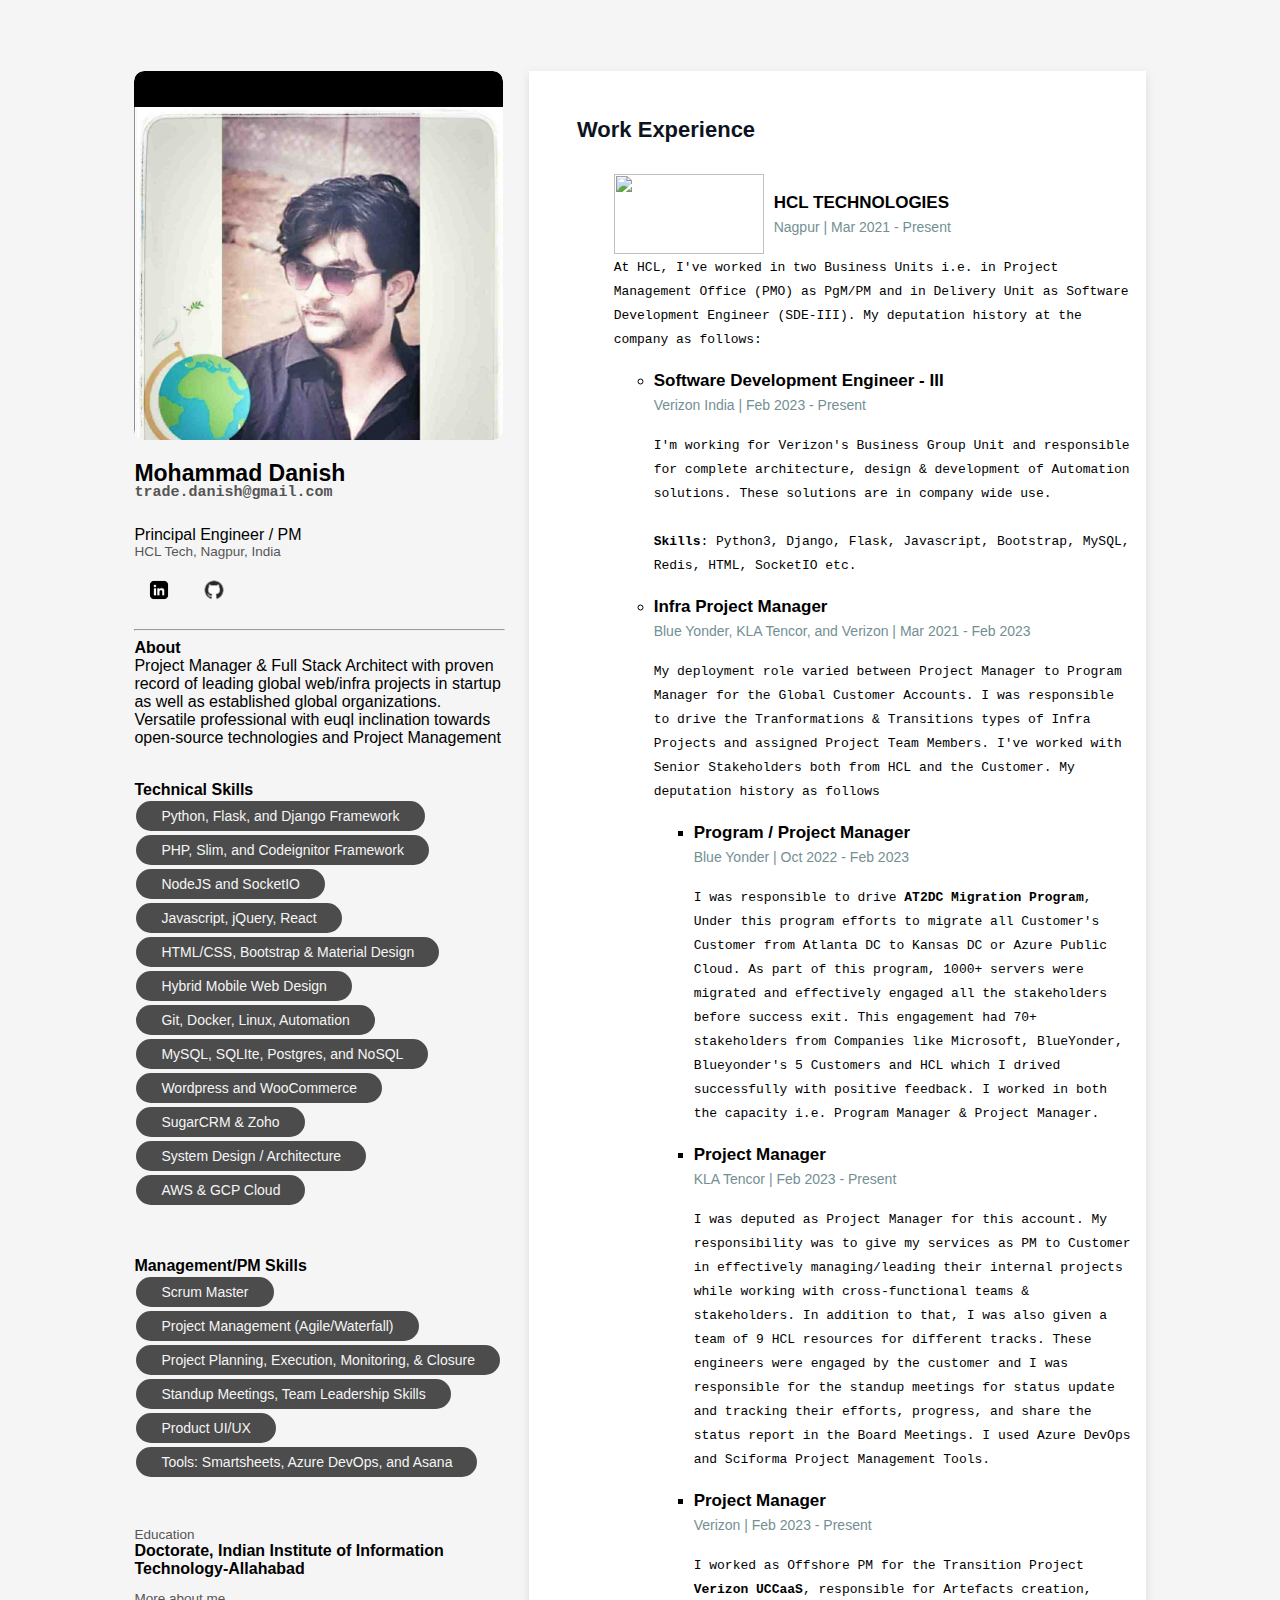
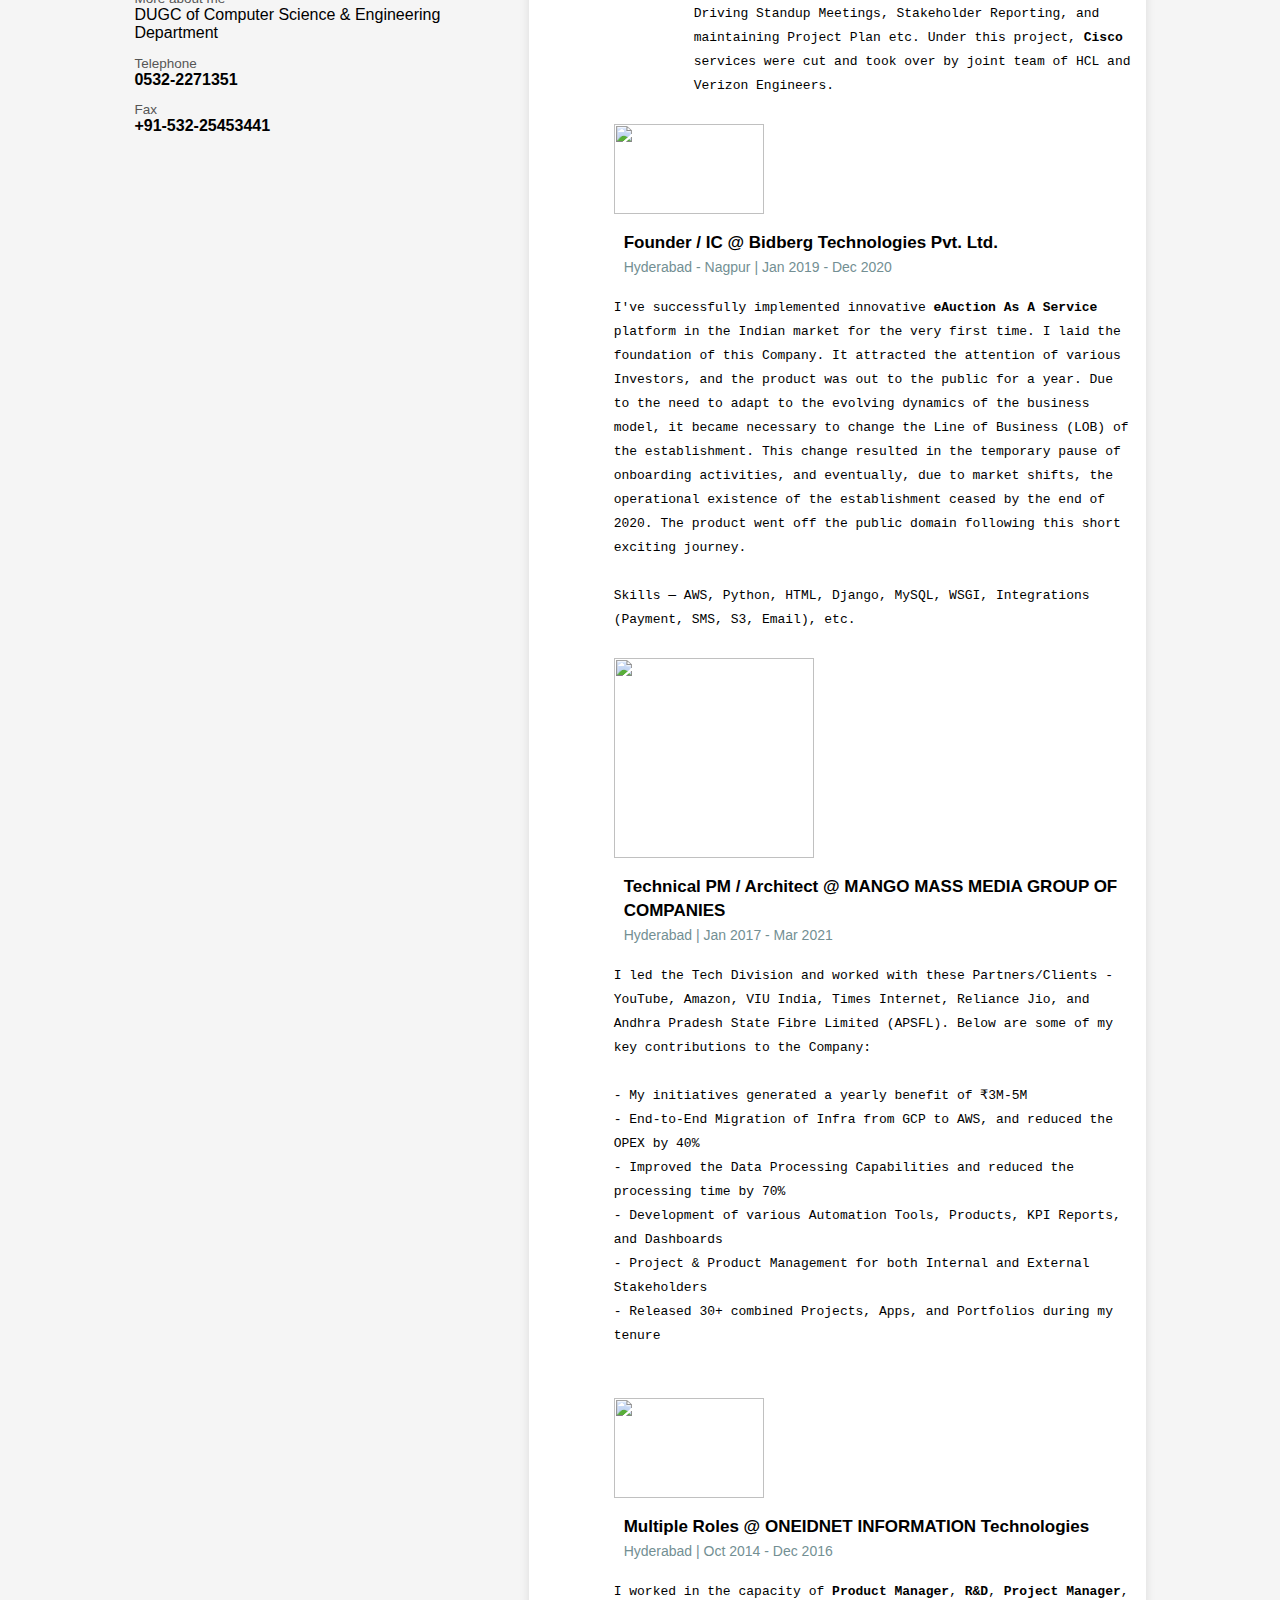
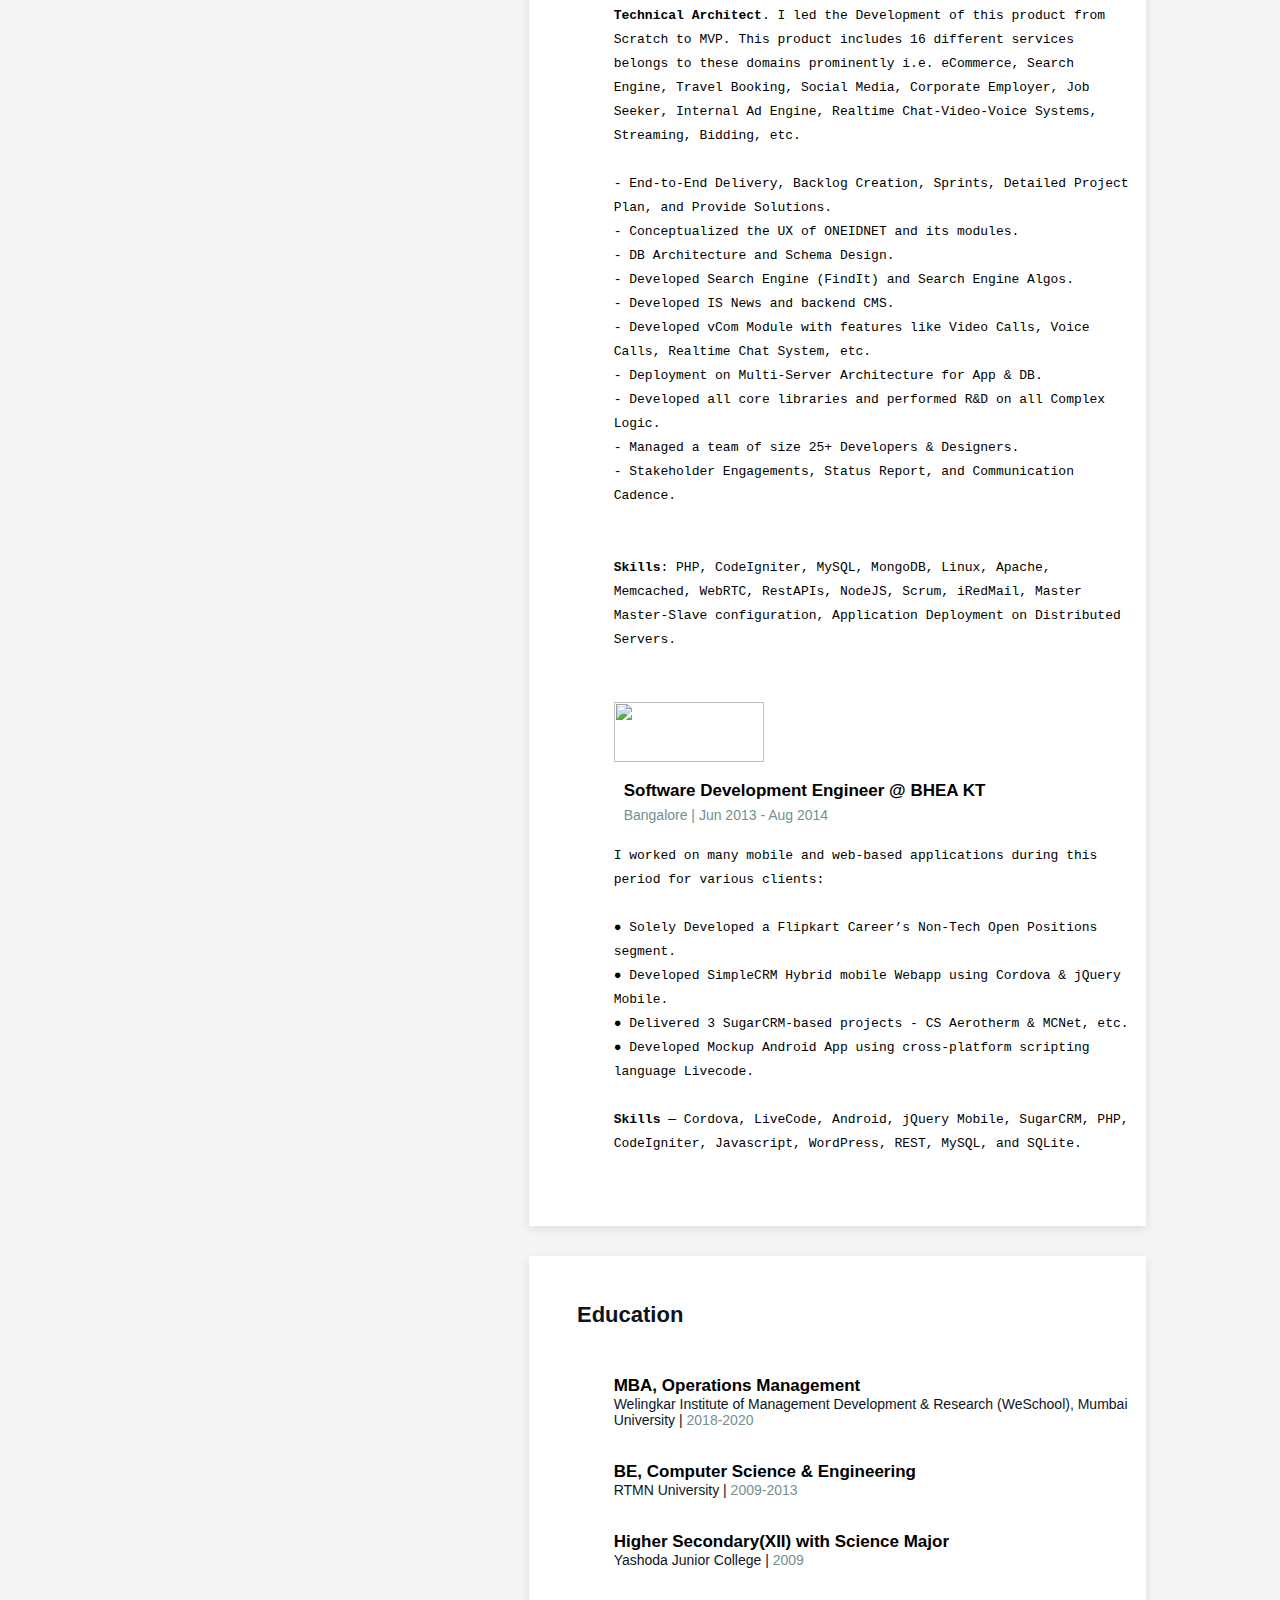
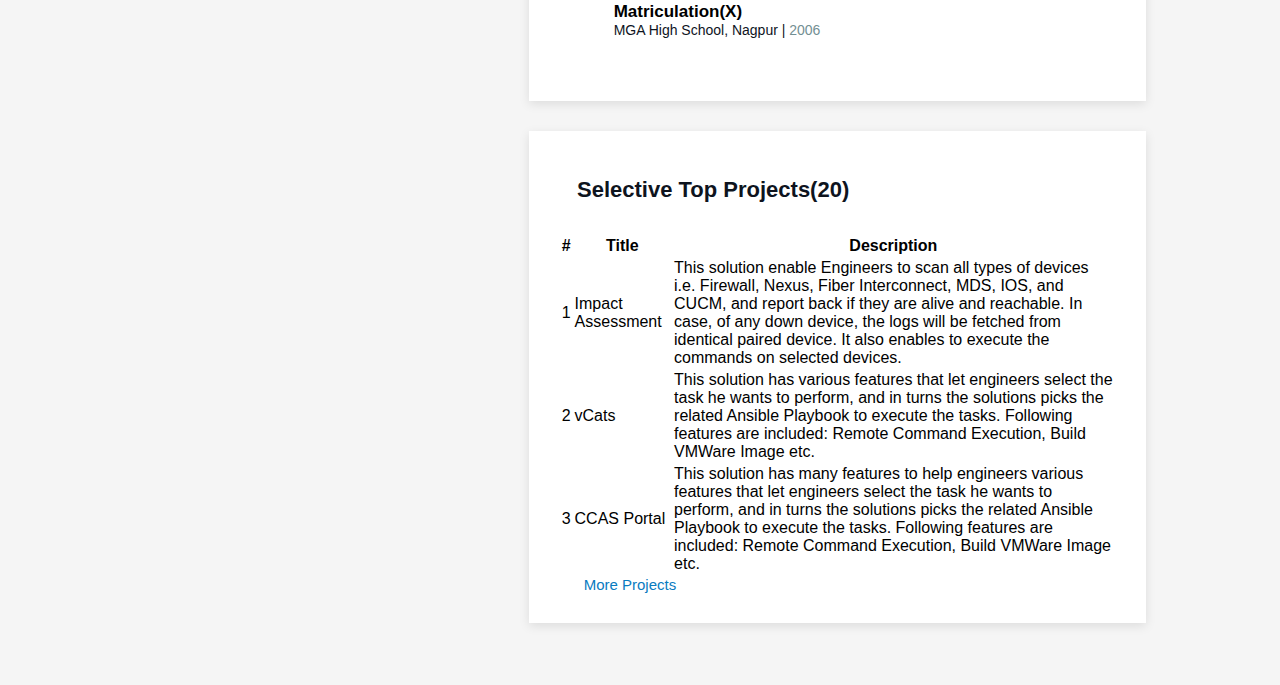
==== index.html @ 4b1fb02a "Initial Commit" ====
<html>
	<head>
		<link rel="stylesheet" href="index.css" />
	</head>
	<body>
		<div id="inner-nav"></div>
		<div id="container">
			<div id="profile">
				<div id="image">
					<img id="profile-photo" src="img/md_danish_1.jpeg" alt="Profile-Image">
					<a href="#">
						<i class="fas fa-pen stroke-transparent"></i>
					</a>
				</div>				
				<p id="name">Mohammad Danish <br>
					<span id="email">trade.danish@gmail.com</span>
				</p>
				<p id="designation">Principal Engineer / PM <br>
					<span id="college">HCL Tech, Nagpur, India</span>
				</p>
				<div id="social-links">
					<a href="https://www.linkedin.com/in/iamdanish/" target="_blank">
						<img src="img/linkedin.png" width="30px"/>
					</a>
					<a href="https://github.com/hey-danish" target="_blank">
						<img src="img/github.png" width="30px"/>
					</a>
				</div>
				<hr width="100%">
				<div id="about-me">
					<p style="display:inline;">
						<strong>About</strong>
						<br>Project Manager & Full Stack Architect with proven record of leading global web/infra projects in startup as well as established global organizations. Versatile professional with euql inclination towards open-source technologies and Project Management
					</p>
				</div>
				<br>
				<p>
					<strong>Technical Skills</strong>
					<br>
					<span class="chip">Python, Flask, and Django Framework</span>
					<span class="chip">PHP, Slim, and Codeignitor Framework</span>
					<span class="chip">NodeJS and SocketIO</span>
					<span class="chip">Javascript, jQuery, React</span>
					<span class="chip">HTML/CSS, Bootstrap & Material Design</span>
					<span class="chip">Hybrid Mobile Web Design</span>
					<span class="chip">Git, Docker, Linux, Automation</span>
					<span class="chip">MySQL, SQLIte, Postgres, and NoSQL</span>
					<span class="chip">Wordpress and WooCommerce</span>
					<span class="chip">SugarCRM & Zoho</span>				
					<span class="chip">System Design / Architecture</span>
					<span class="chip">AWS & GCP Cloud</span>															
				</p>
				<br>
				<p>
					<strong>Management/PM Skills</strong>
					<br>
					<span class="chip">Scrum Master</span>
					<span class="chip">Project Management (Agile/Waterfall)</span>
					<span class="chip">Project Planning, Execution, Monitoring, & Closure</span>
					<span class="chip">Standup Meetings, Team Leadership Skills</span>
					<span class="chip">Product UI/UX</span>
					<span class="chip">Tools: Smartsheets, Azure DevOps, and Asana</span>																		
				</p>
				<br>				
				<p id="education">Education <br>
					<strong>Doctorate, Indian Institute of Information Technology-Allahabad</strong>
				</p>
				<p id="more-about">More about me <br>
					<span>DUGC of Computer Science & Engineering Department</span>
				</p>
				<p id="telephone">Telephone <br>
					<strong>0532-2271351</strong>
				</p>
				<p id="fax">Fax <br>
					<strong>+91-532-25453441</strong>
				</p>
			</div>
			<div id="info-cards">
				<div class="card">
					<p>
						<i class="fas fa-briefcase stroke-transparent"></i>&nbsp;&nbsp;&nbsp;Work Experience
					</p>
					<ul style="line-height:1.5em;">
						<li>
							<div style="display: inline-block;width: inherit;">
								<img src="https://www.hcltech.com/themes/custom/hcltech/images/hcltech-new-logo.svg" width="150" height="80" style="float: left;">
								<p class="tags" style="float: left;margin-left: 10px;">
									<a href="https://www.hcltech.com/" target="_blank">HCL TECHNOLOGIES</a>
									<br>
									<span>
										<span>Nagpur | Mar 2021 - Present</span>
									</span>
								</p>
							</div>
							<code style="margin-top:1%;">At HCL, I've worked in two Business Units i.e. in Project Management Office (PMO) as PgM/PM and in Delivery Unit as Software Development Engineer (SDE-III). My deputation history at the company as follows:</code>
							<ul>
								<li>
									<p class="tags">Software Development Engineer - III <br>
										<span>
											<span>Verizon India | Feb 2023 - Present</span>
										</span>
									</p>
									<code>I'm working for Verizon's Business Group Unit and responsible for complete architecture, design & development of Automation solutions. These solutions are in company wide use. <br>
										<br>
										<b>Skills</b>: Python3, Django, Flask, Javascript, Bootstrap, MySQL, Redis, HTML, SocketIO etc. </code>
								</li>
								<li>
									<p class="tags">Infra Project Manager <br>
										<span>
											<span>Blue Yonder, KLA Tencor, and Verizon | Mar 2021 - Feb 2023</span>
										</span>
									</p>
									<code>My deployment role varied between Project Manager to Program Manager for the Global Customer Accounts. I was responsible to drive the Tranformations & Transitions types of Infra Projects and assigned Project Team Members. I've worked with Senior Stakeholders both from HCL and the Customer. My deputation history as follows</code>
									<ul>
										<li>
											<p class="tags">Program / Project Manager <br>
												<span>
													<span>Blue Yonder | Oct 2022 - Feb 2023</span>
												</span>
											</p>
											<code>I was responsible to drive <b>AT2DC Migration Program</b>, Under this program efforts to migrate all Customer's Customer from Atlanta DC to Kansas DC or Azure Public Cloud. As part of this program, 1000+ servers were migrated and effectively engaged all the stakeholders before success exit. This engagement had 70+ stakeholders from Companies like Microsoft, BlueYonder, Blueyonder's 5 Customers and HCL which I drived successfully with positive feedback. I worked in both the capacity i.e. Program Manager & Project Manager. </code>
										</li>
										<li>
											<p class="tags">Project Manager <br>
												<span>
													<span>KLA Tencor | Feb 2023 - Present</span>
												</span>
											</p>
											<code> I was deputed as Project Manager for this account. My responsibility was to give my services as PM to Customer in effectively managing/leading their internal projects while working with cross-functional teams & stakeholders. In addition to that, I was also given a team of 9 HCL resources for different tracks. These engineers were engaged by the customer and I was responsible for the standup meetings for status update and tracking their efforts, progress, and share the status report in the Board Meetings. I used Azure DevOps and Sciforma Project Management Tools. <br>
											</code>
										</li>
										<li>
											<p class="tags">Project Manager <br>
												<span>
													<span>Verizon | Feb 2023 - Present</span>
												</span>
											</p>
											<code> I worked as Offshore PM for the Transition Project <b>Verizon UCCaaS</b>, responsible for Artefacts creation, Driving Standup Meetings, Stakeholder Reporting, and maintaining Project Plan etc. Under this project, <b>Cisco</b> services were cut and took over by joint team of HCL and Verizon Engineers. </code>
										</li>
									</ul>
								</li>
							</ul>
						</li>
						<li style="margin-top:5%;">
							<div style="display: inline-block;width: inherit;">
								<img src="https://www.bidberg.com/assets/img/bidberg_logo_103_52_dark.png" width="150" height="90" style="float: left;">
								<p class="tags" style="float: left;margin-left: 10px;">
									<a href="https://www.bidberg.com/" target="_blank">Founder / IC @ Bidberg Technologies Pvt. Ltd.</a>
									<br>
									<span>
										<span>Hyderabad - Nagpur | Jan 2019 - Dec 2020</span>
									</span>
								</p>
							</div>
							<code style="margin-top:1%;">I've successfully implemented innovative <a href="https://vimeo.com/772797009" target="_blank">
									<b>eAuction As A Service</b>
								</a> platform in the Indian market for the very first time. I laid the foundation of this Company. It attracted the attention of various Investors, and the product was out to the public for a year. Due to the need to adapt to the evolving dynamics of the business model, it became necessary to change the Line of Business (LOB) of the establishment. This change resulted in the temporary pause of onboarding activities, and eventually, due to market shifts, the operational existence of the establishment ceased by the end of 2020. The product went off the public domain following this short exciting journey. <br>
								<br> Skills ― AWS, Python, HTML, Django, MySQL, WSGI, Integrations (Payment, SMS, S3, Email), etc. <br>
							</code>
						</li>
						<li style="margin-top:5%;">
							<div style="display: inline-block;width: inherit;">
								<img src="https://mangomassmedia.com/wp-content/uploads/2021/07/250px-X-90px.png" width="200" style="float: left;">
								<p class="tags" style="float: left;margin-left: 10px;">
									<a href="https://www.whackedout.in/" target="_blank">Technical PM / Architect @ MANGO MASS MEDIA GROUP OF COMPANIES</a>
									<br>
									<span>
										<span>Hyderabad | Jan 2017 - Mar 2021</span>
									</span>
								</p>
							</div>
							<code style="margin-top:1%; "> I led the Tech Division and worked with these Partners/Clients - YouTube, Amazon, VIU India, Times Internet, Reliance Jio, and Andhra Pradesh State Fibre Limited (APSFL). Below are some of my key contributions to the Company: <br>
								<br> - My initiatives generated a yearly benefit of ₹3M-5M <br> - End-to-End Migration of Infra from GCP to AWS, and reduced the OPEX by 40% <br> - Improved the Data Processing Capabilities and reduced the processing time by 70% <br> - Development of various Automation Tools, Products, KPI Reports, and Dashboards <br> - Project & Product Management for both Internal and External Stakeholders <br> - Released 30+ combined Projects, Apps, and Portfolios during my tenure <br>
								<br>
							</code>
						</li>
						<li style="margin-top:5%;">
							<div style="display: inline-block;width: inherit;">
								<img src="https://oneidnet.com/newassets/images/logo.png" width="150" height="100" style="float: left;">
								<p class="tags" style="float: left;margin-left: 10px;">
									<a href="https://oneidnet.com/" target="_blank">Multiple Roles @ ONEIDNET INFORMATION Technologies</a>
									<br>
									<span>
										<span>Hyderabad | Oct 2014 - Dec 2016</span>
									</span>
								</p>
							</div>
							<code style="margin-top:1%;">I worked in the capacity of <b>Product Manager</b>, <b>R&D</b>, <b>Project Manager</b>, <b>Technical Architect</b>. I led the Development of this product from Scratch to MVP. This product includes 16 different services belongs to these domains prominently i.e. eCommerce, Search Engine, Travel Booking, Social Media, Corporate Employer, Job Seeker, Internal Ad Engine, Realtime Chat-Video-Voice Systems, Streaming, Bidding, etc. <br>
								<br> - End-to-End Delivery, Backlog Creation, Sprints, Detailed Project Plan, and Provide Solutions. <br> - Conceptualized the UX of ONEIDNET and its modules. <br> - DB Architecture and Schema Design. <br> - Developed Search Engine (FindIt) and Search Engine Algos. <br> - Developed IS News and backend CMS. <br> - Developed vCom Module with features like Video Calls, Voice Calls, Realtime Chat System, etc. <br> - Deployment on Multi-Server Architecture for App & DB. <br> - Developed all core libraries and performed R&D on all Complex Logic. <br> - Managed a team of size 25+ Developers & Designers. <br> - Stakeholder Engagements, Status Report, and Communication Cadence. <br>
								<br>
								<br>
								<b>Skills</b>: PHP, CodeIgniter, MySQL, MongoDB, Linux, Apache, Memcached, WebRTC, RestAPIs, NodeJS, Scrum, iRedMail, Master Master-Slave configuration, Application Deployment on Distributed Servers. <br>
								<br>
							</code>
						</li>
						<li style="margin-top:5%;">
							<div style="display: inline-block;width: inherit;">
								<img src="https://i1.wp.com/www.bhea.com/wp-content/uploads/2019/07/bhea_logo.png" width="150" height="60" style="float: left;">
								<p class="tags" style="float: left;margin-left: 10px;">
									<a href="https://www.bhea.com/" target="_blank">Software Development Engineer @ BHEA KT</a>
									<br>
									<span>
										<span>Bangalore | Jun 2013 - Aug 2014</span>
									</span>
								</p>
							</div>
							<code style="margin-top:1%;"> I worked on many mobile and web-based applications during this period for various clients: <br>
								<br> ● Solely Developed a Flipkart Career’s Non-Tech Open Positions segment. <br> ● Developed SimpleCRM Hybrid mobile Webapp using Cordova & jQuery Mobile. <br> ● Delivered 3 SugarCRM-based projects - CS Aerotherm & MCNet, etc. <br> ● Developed Mockup Android App using cross-platform scripting language Livecode. <br>
								<br>
								<b>Skills</b> ― Cordova, LiveCode, Android, jQuery Mobile, SugarCRM, PHP, CodeIgniter, Javascript, WordPress, REST, MySQL, and SQLite. <br>
								<br>
							</code>
						</li>
					</ul>
				</div>
				<div class="card">
					<p>
						<i class="fas fa-briefcase stroke-transparent"></i>&nbsp;&nbsp;&nbsp;Education
					</p>
					<ul>
						<li>
							<p class="tags">MBA, Operations Management <br>
								<span>Welingkar Institute of Management Development & Research (WeSchool), Mumbai University | <span>2018-2020</span>
								</span>
							</p>
							<a class="edit" href="#">
								<i class="fas fa-pen stroke-transparent-blue"></i>
							</a>
						</li>
						<li>
							<p class="tags">BE, Computer Science & Engineering <br>
								<span>RTMN University | <span>2009-2013</span>
								</span>
							</p>
							<a class="edit" href="#">
								<i class="fas fa-pen stroke-transparent-blue"></i>
							</a>
						</li>
						<li>
							<p class="tags">Higher Secondary(XII) with Science Major <br>
								<span>Yashoda Junior College | <span>2009</span>
								</span>
							</p>
							<a class="edit" href="#">
								<i class="fas fa-pen stroke-transparent-blue"></i>
							</a>
						</li>
						<li>
							<p class="tags">Matriculation(X) <br>
								<span>MGA High School, Nagpur | <span>2006</span>
								</span>
							</p>
							<a class="edit" href="#">
								<i class="fas fa-pen stroke-transparent-blue"></i>
							</a>
						</li>
					</ul>
				</div>
				<div class="card">
					<p>
						<i class="fas fa-graduation-cap stroke-transparent"></i>&nbsp;&nbsp;&nbsp;Selective Top Projects(20)
					</p>
					<table>
					  <tr>
					    <th>#</th>
					    <th>Title</th>
					    <th>Description</th>
					  </tr>
					  <tr>
					    <td>1</td>
					    <td>Impact Assessment</td>
					    <td>This solution enable Engineers to scan all types of devices i.e. Firewall, Nexus, Fiber Interconnect, MDS, IOS, and CUCM, and report back if they are alive and reachable. In case, of any down device, the logs will be fetched from identical paired device. It also enables to execute the commands on selected devices.</td>
					  </tr>
					  <tr>
					    <td>2</td>
					    <td>vCats</td>
					    <td>This solution has various features that let engineers select the task he wants to perform, and in turns the solutions picks the related Ansible Playbook to execute the tasks. Following features are included: Remote Command Execution, Build VMWare Image etc.</td>
					  </tr>
					  <tr>
					    <td>3</td>
					    <td>CCAS Portal</td>
					    <td>This solution has many features to help engineers various features that let engineers select the task he wants to perform, and in turns the solutions picks the related Ansible Playbook to execute the tasks. Following features are included: Remote Command Execution, Build VMWare Image etc.</td>
					  </tr>					  
					</table>							
						
					<a href="https://bit.ly/2BiPbG5" target="_blank">More Projects</a>
				</div>
			</div>
		</div>
	</body>
</html>
---- index.css ----
html{
    font-family: 'Open Sans',sans-serif;
    background: whitesmoke;
}
a{
    text-decoration: none;
    color: black;
}
hr{
    background: grey;
}
#container{
    position: relative;
    display: flex;
}
#profile{
    flex: 15%;
    display: block;
    position: relative;
    margin: 5% 2% 0 10%;
    width: 100%;
    height: 100%;
}
#info-cards{
    flex: 55%;
    display: block;
    margin-top: 5%;
    margin-right: 10%;
    width: 100%;
    height: 100%;
}
#image{
    position: relative;
    overflow: hidden;
}
#image,#profile-photo{
    position: relative;
    width: 369px;
    height: 369px;
    border-radius: 10px;
}
#image > a{
    position: absolute;
    top:0;
    left:0;
    background: rgba(0,0,0,0.5) !important;
    height: 100%;
    width: 100%;
    display: none;
}
#image > a > i{
    -webkit-text-stroke: 1px #ffffffdd;
    padding: 40%;
}
#image:hover a{
    display: block;
}
#name{
    font-size: 23px !important;
    line-height: 20px !important;
}
#about,.card > ul > li{
    padding: 0 0 0 15px;
    position: relative;
    display: inline-block;
    width: 100%;
}
#about{
    font-size: 20px !important;
    padding: 0 !important;
}
#name, #about > p{
    font-weight: bolder;
    font-family: 'Open Sans', sans-serif;
}
#email{
    font-size: 15px !important;
    font-weight: bold !important;
    font-family: 'Cutive Mono',monospace;
}
#college,#email,#year-graduation,#education,#more-about,#telephone,#fax{
    color: #555;
    font-size: 13.5px;
}
strong,span{
    color: black;
    font-size: 16px;
}
#social-links,#about{
    display: inline-block;
}
#social-links{
    margin-bottom: 12px;
}
#social-links a{
    margin: 0 10px;
}
.edit-intro{
    display: block;
    color:#097bbf;
    font-family: 'Nunito', sans-serif;
}
.fab{
    font-size: 1.1em;
}
.fab,.fas{
    color: whitesmoke;
}
#about > a{
    top: 4px;
    right: 8px;
}
.edit{
    top: 19px;
    right: 10px;
}
#about > a, .edit{
    position: absolute;
    font-size: 15px !important;
}
.stroke-transparent {
 -webkit-text-stroke: 1px #000;
 -webkit-text-fill-color: transparent;
}
.blue{
    color: #097bbf !important;
    font-size: 13px;
}
.stroke-transparent-blue {
 -webkit-text-stroke: 1px #097bbf;
 -webkit-text-fill-color: transparent;
}
.card{
    box-shadow: 0 3px 10px 0 rgba(0,0,0,.1);
    overflow-x: hidden;
    margin-bottom: 30px;
    padding: 15px 30px 30px 30px;
    background-color: #fff;
}
.card > p{
    color: #0e141e;
    font-weight: bolder;
    font-size: 22px;
    line-height: 2;
}
.card > p > i{
    font-size: 18px;
}
.card > a{
    font-weight: 400;
    font-size: 15px;
    margin: 0;
    margin-left: 25px;
    padding: 0;
    border: 0;
    height: auto;
    background: transparent;
    color: #097bbf;
    outline: none;
    cursor: pointer;
}
.card > ul{
    list-style-type: none;
}
.tags{
    font-size: 17px;
    font-weight: bolder;
}
.tags ~ a{
    display: none !important;
}
.tags span{
    font-size: 14px;
    font-weight: normal;
    color: #0e141e;
}
.tags span span{
    color: #738f93;
}
@media screen and (max-width:1090px){
    #profile{
        margin-left: 5%;
    }
}
@media screen and (max-width:850px){
    #container{
        display: block;
    }
    #profile{
        width: 90%;
    }
    .card{
        margin: 0 5%;
        margin-bottom: 30px;
    }
}

.chip {
    display: inline-block;
    padding: 0 25px;
    height: 30px;
    font-size: 14px;
    line-height: 30px;
    border-radius: 25px;
    background-color: #000000b0;
    margin: 2px;
    color: whitesmoke;    
}
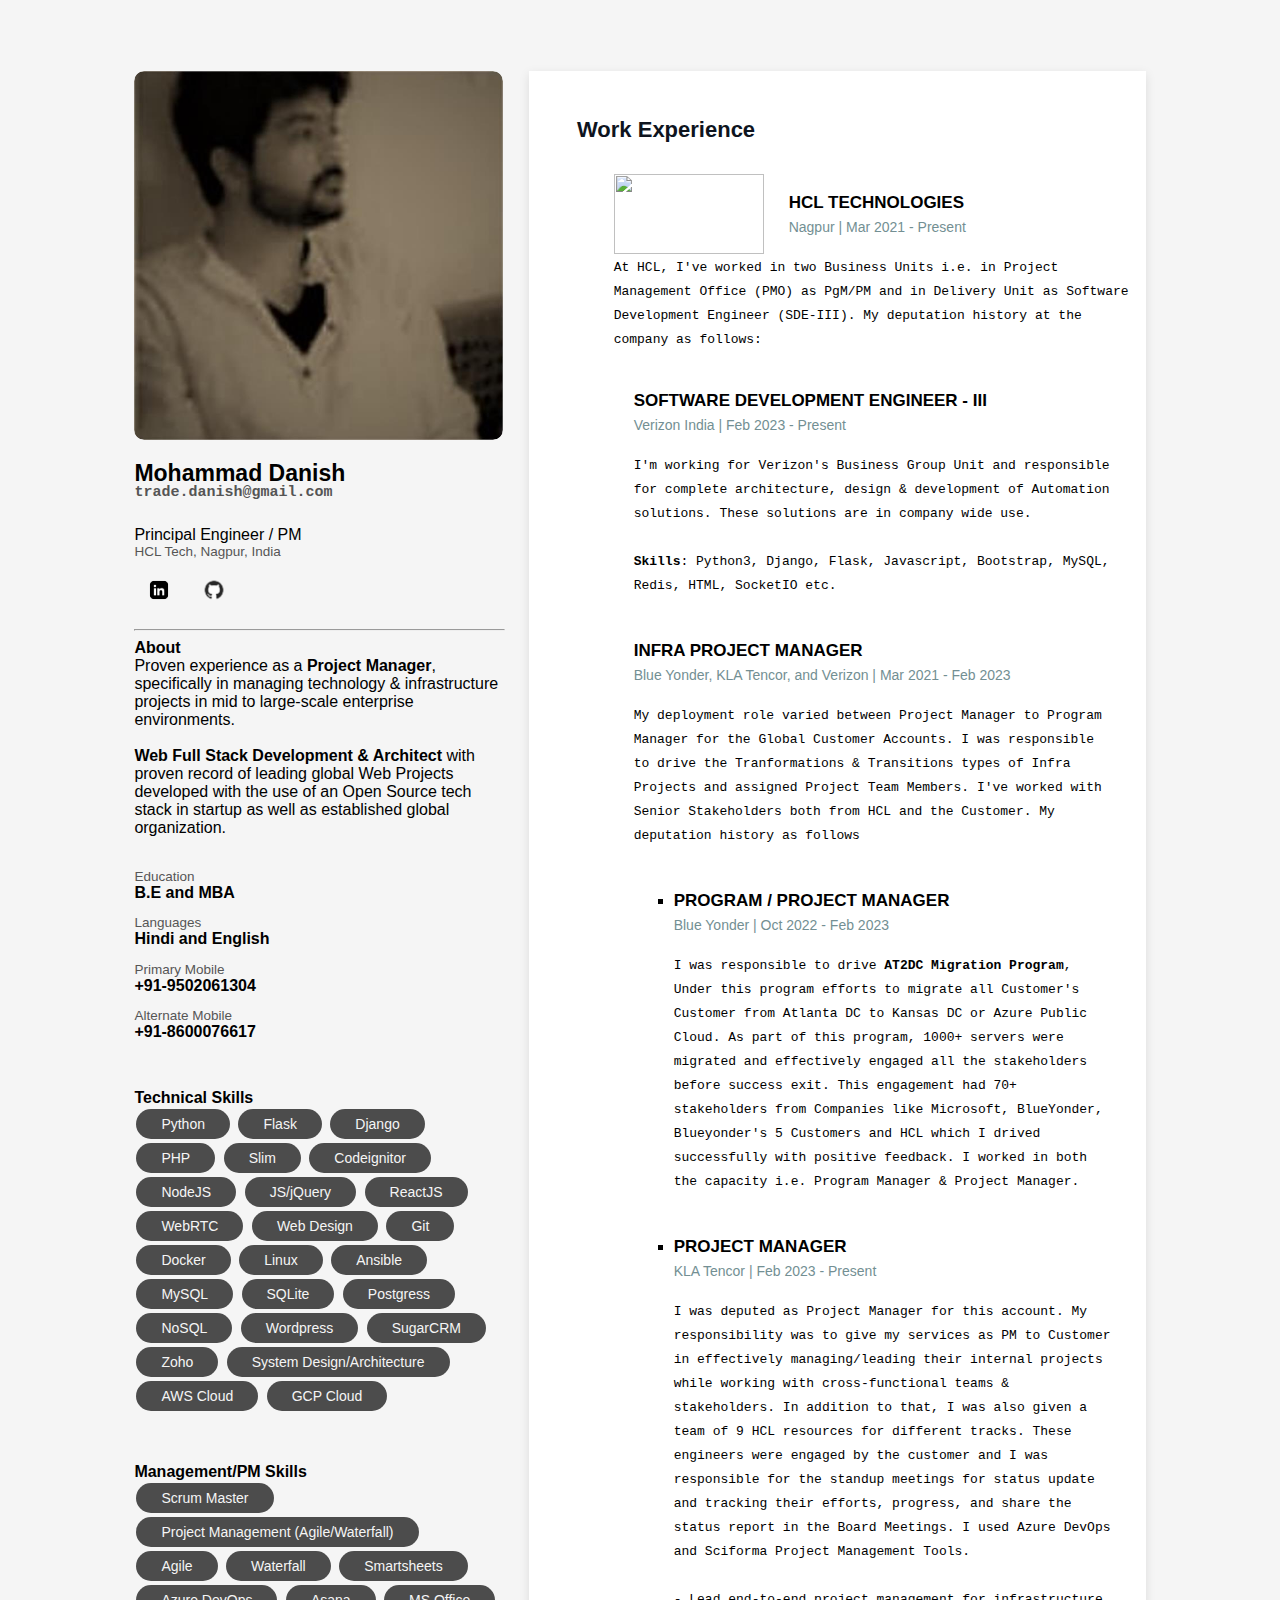
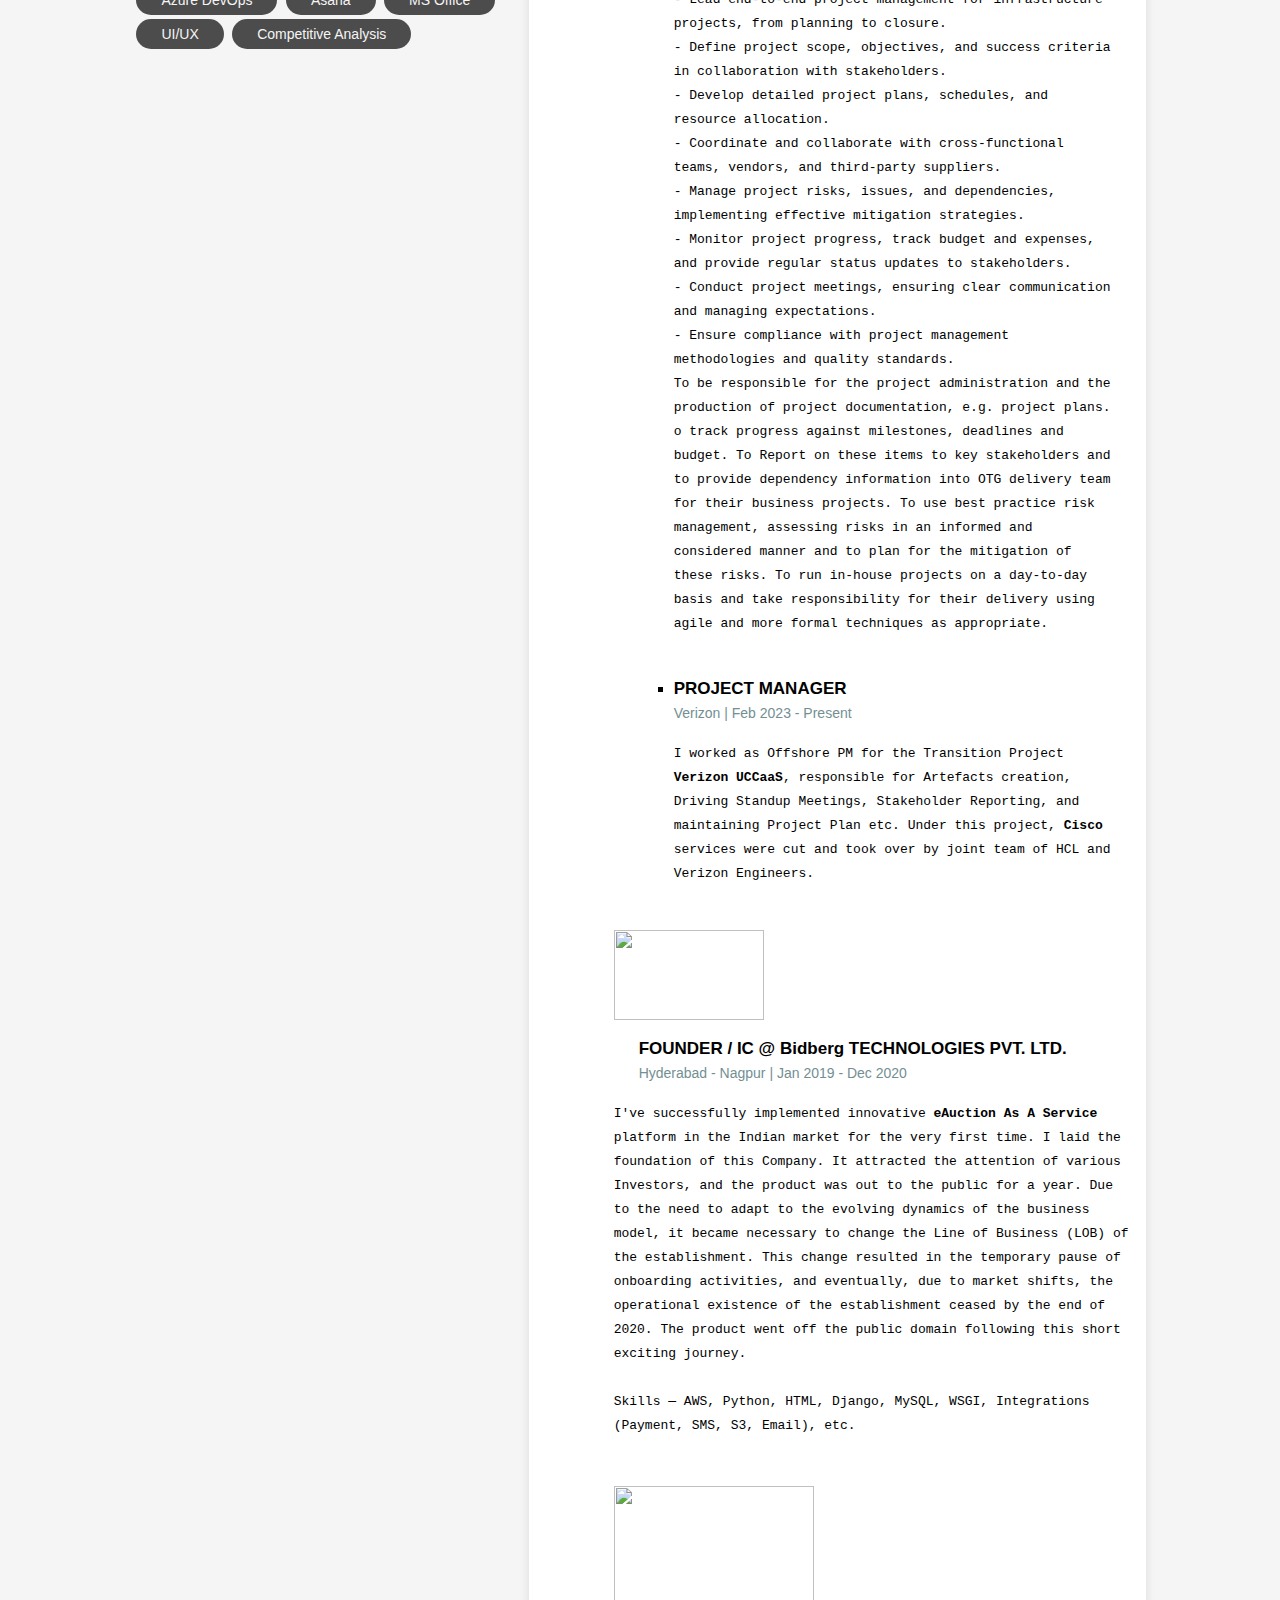
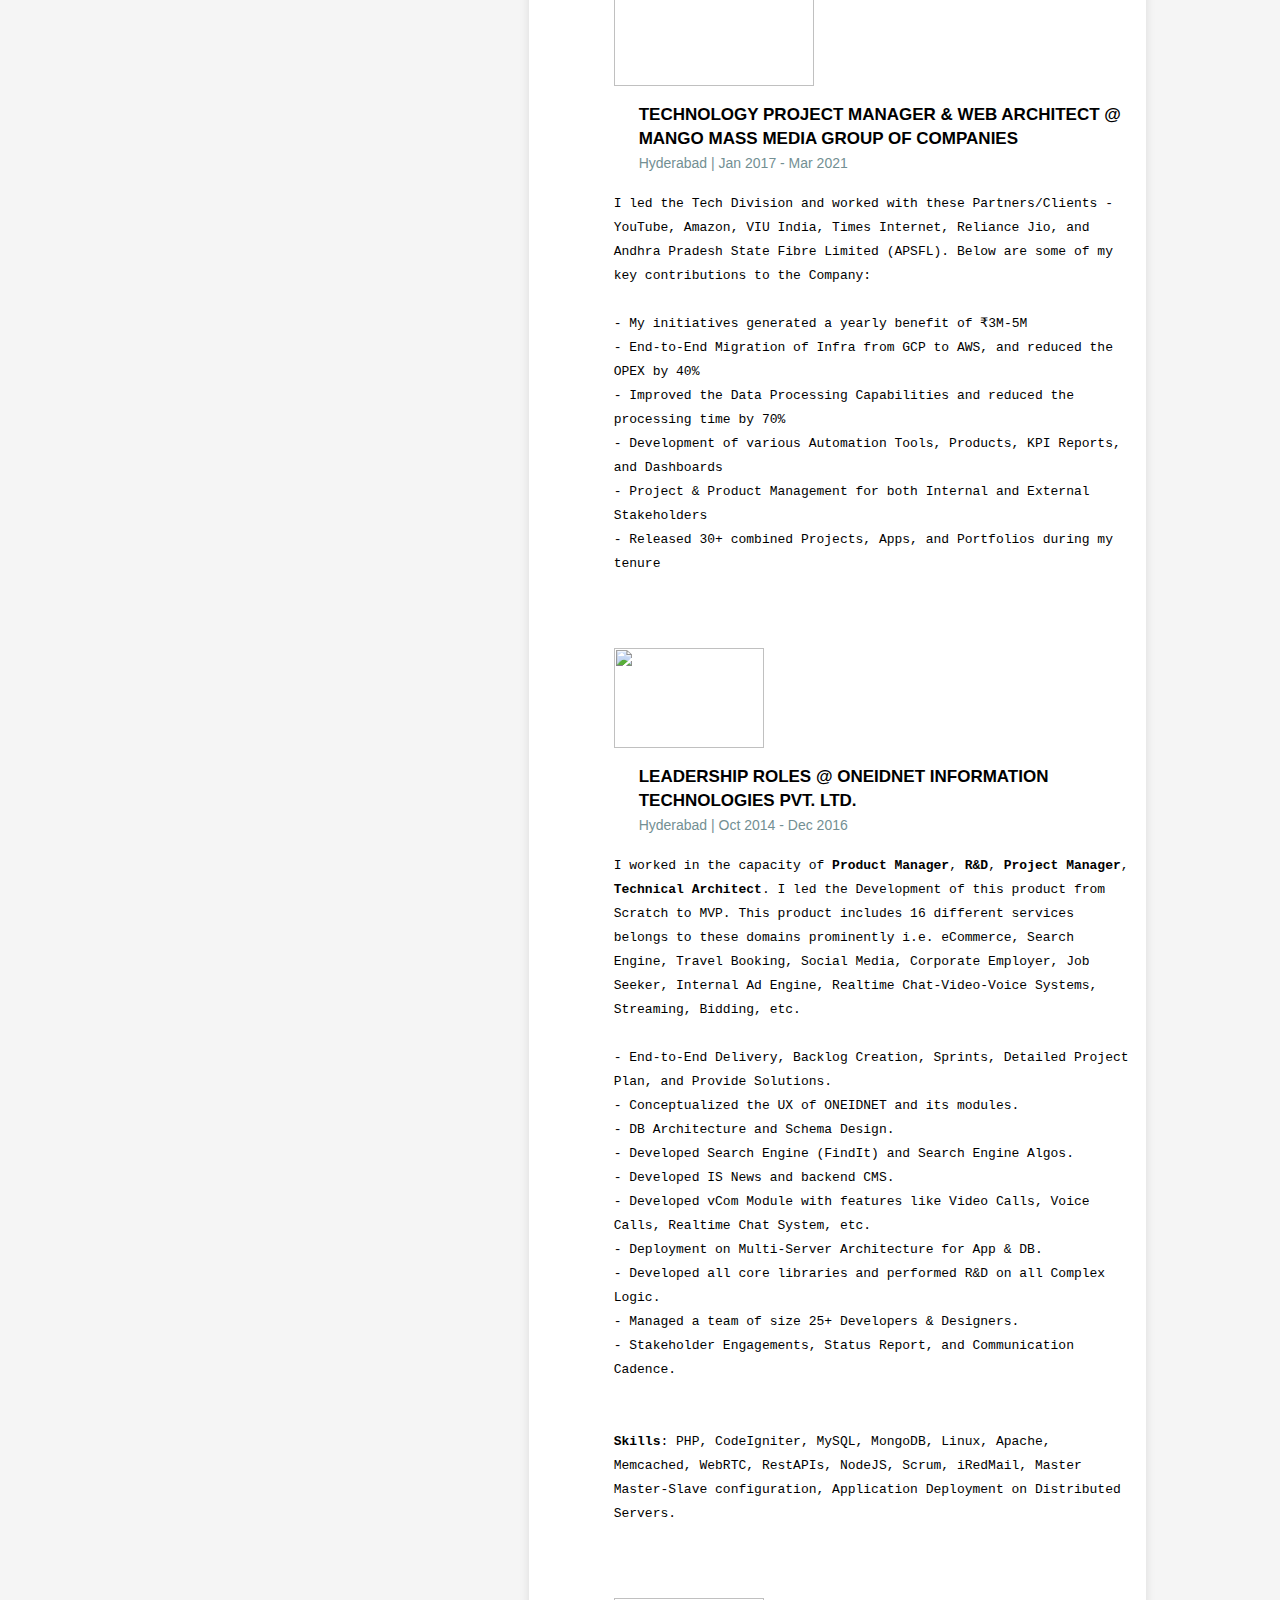
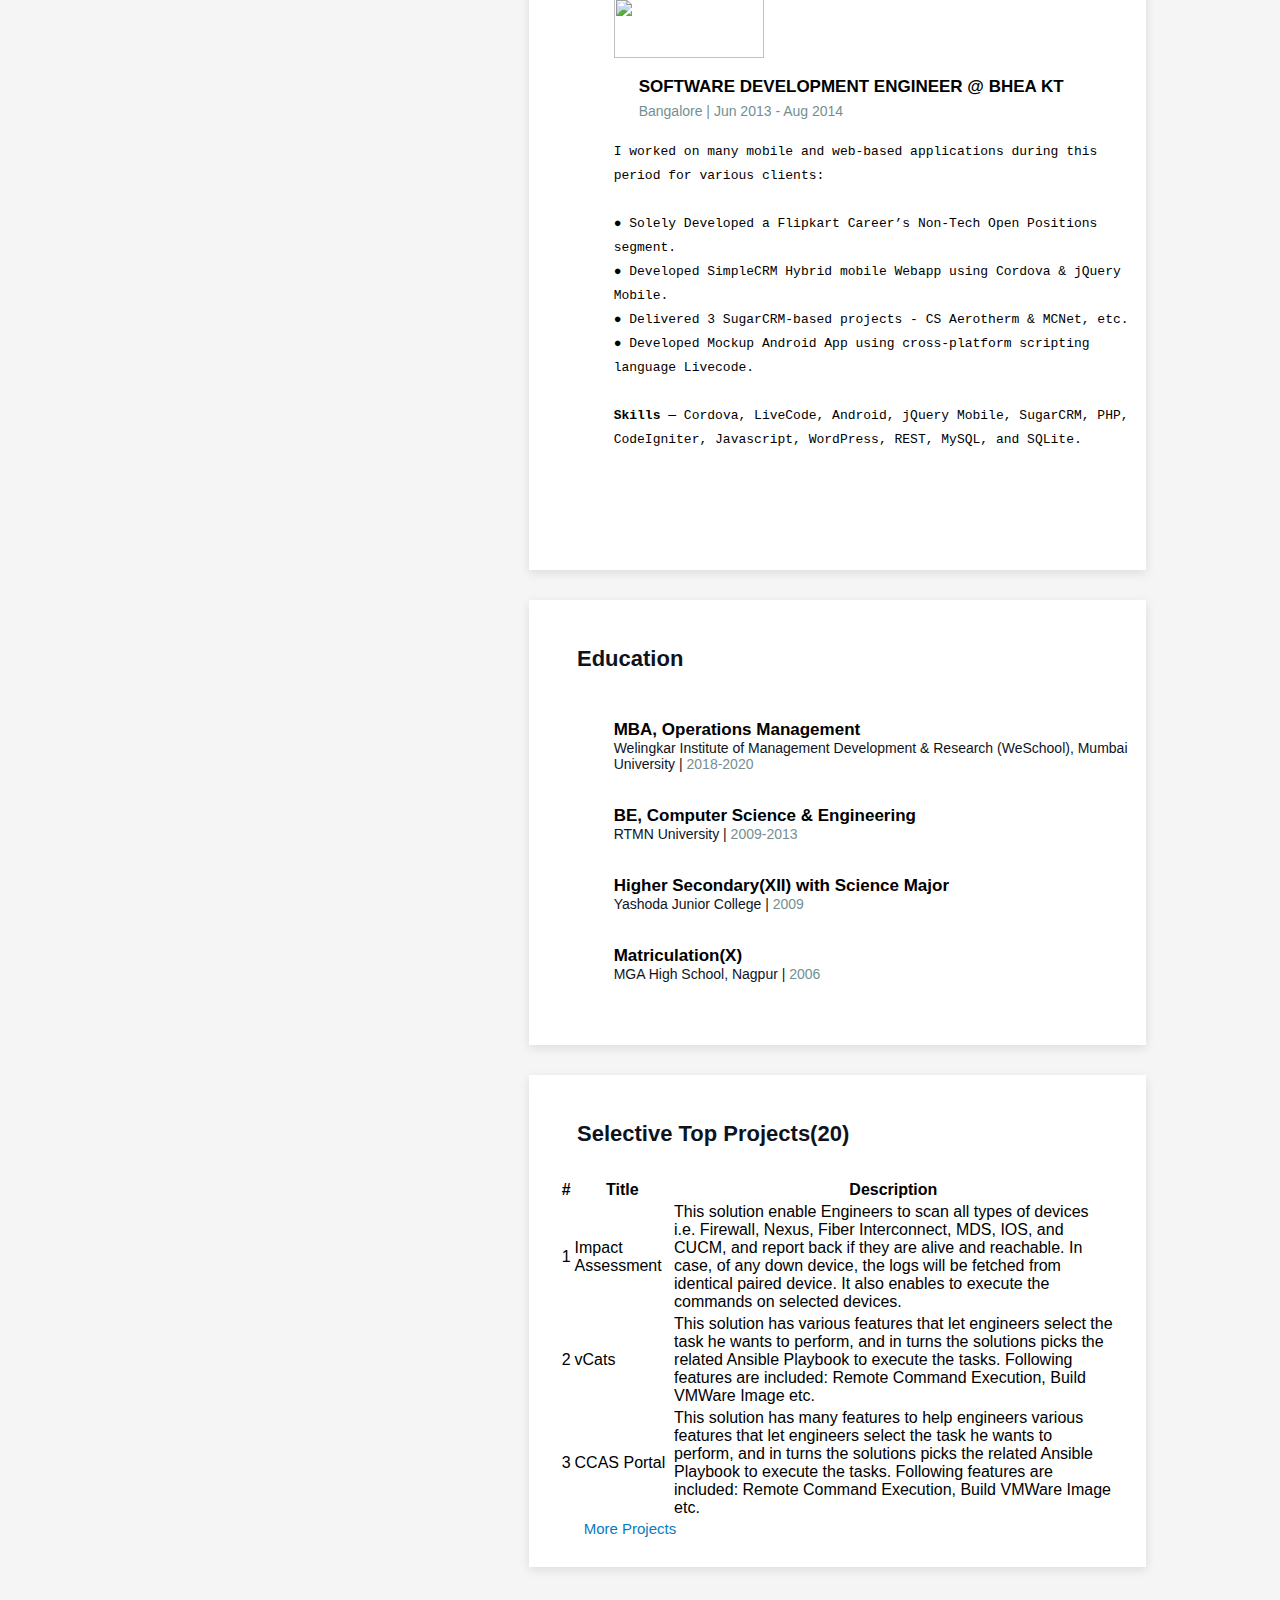
==== commit 84e3f40f: "Responsiveness & Design Improvement" ====
--- a/index.html
+++ b/index.html
@@ -1,13 +1,16 @@
 <html>
+	
 	<head>
+		<title>MD Danish CV</title>
 		<link rel="stylesheet" href="index.css" />
+		<meta name="viewport" content="width=device-width, initial-scale=1.0, minimum-scale=1.0">
 	</head>
 	<body>
 		<div id="inner-nav"></div>
 		<div id="container">
 			<div id="profile">
 				<div id="image">
-					<img id="profile-photo" src="img/md_danish_1.jpeg" alt="Profile-Image">
+					<img id="profile-photo" src="img/md_danish.jpeg" alt="Profile-Image">
 					<a href="#">
 						<i class="fas fa-pen stroke-transparent"></i>
 					</a>
@@ -30,25 +33,52 @@
 				<div id="about-me">
 					<p style="display:inline;">
 						<strong>About</strong>
-						<br>Project Manager & Full Stack Architect with proven record of leading global web/infra projects in startup as well as established global organizations. Versatile professional with euql inclination towards open-source technologies and Project Management
+						<br>Proven experience as a <b>Project Manager</b>, specifically in managing technology & infrastructure projects in mid to large-scale enterprise environments. 
+						<br><br><b>Web Full Stack Development & Architect</b> with proven record of leading global Web Projects developed with the use of an Open Source tech stack in startup as well as established global organization.
 					</p>
 				</div>
+				<br/>
+				<p id="education">Education <br>
+					<strong>B.E and MBA</strong>
+				</p>
+				<p id="more-about">Languages<br>
+					<strong>Hindi and English</strong>
+				</p>
+				<p id="telephone">Primary Mobile <br>
+					<strong>+91-9502061304</strong>
+				</p>
+				<p id="fax">Alternate Mobile <br>
+					<strong>+91-8600076617</strong>
+				</p>				
 				<br>
 				<p>
 					<strong>Technical Skills</strong>
 					<br>
-					<span class="chip">Python, Flask, and Django Framework</span>
-					<span class="chip">PHP, Slim, and Codeignitor Framework</span>
-					<span class="chip">NodeJS and SocketIO</span>
-					<span class="chip">Javascript, jQuery, React</span>
-					<span class="chip">HTML/CSS, Bootstrap & Material Design</span>
-					<span class="chip">Hybrid Mobile Web Design</span>
-					<span class="chip">Git, Docker, Linux, Automation</span>
-					<span class="chip">MySQL, SQLIte, Postgres, and NoSQL</span>
-					<span class="chip">Wordpress and WooCommerce</span>
-					<span class="chip">SugarCRM & Zoho</span>				
-					<span class="chip">System Design / Architecture</span>
-					<span class="chip">AWS & GCP Cloud</span>															
+					<span class="chip">Python</span>
+					<span class="chip">Flask</span>
+					<span class="chip">Django</span>
+					<span class="chip">PHP</span>
+					<span class="chip">Slim</span>
+					<span class="chip">Codeignitor</span>
+					<span class="chip">NodeJS</span>
+					<span class="chip">JS/jQuery</span>
+					<span class="chip">ReactJS</span>
+					<span class="chip">WebRTC</span>
+					<span class="chip">Web Design</span>
+					<span class="chip">Git</span>
+					<span class="chip">Docker</span>
+					<span class="chip">Linux</span>
+					<span class="chip">Ansible</span>
+					<span class="chip">MySQL</span>
+					<span class="chip">SQLite</span>
+					<span class="chip">Postgress</span>
+					<span class="chip">NoSQL</span>
+					<span class="chip">Wordpress</span>
+					<span class="chip">SugarCRM</span>
+					<span class="chip">Zoho</span>
+					<span class="chip">System Design/Architecture</span>
+					<span class="chip">AWS Cloud</span>
+					<span class="chip">GCP Cloud</span>
 				</p>
 				<br>
 				<p>
@@ -56,24 +86,16 @@
 					<br>
 					<span class="chip">Scrum Master</span>
 					<span class="chip">Project Management (Agile/Waterfall)</span>
-					<span class="chip">Project Planning, Execution, Monitoring, & Closure</span>
-					<span class="chip">Standup Meetings, Team Leadership Skills</span>
-					<span class="chip">Product UI/UX</span>
-					<span class="chip">Tools: Smartsheets, Azure DevOps, and Asana</span>																		
+					<span class="chip">Agile</span>
+					<span class="chip">Waterfall</span>
+					<span class="chip">Smartsheets</span>
+					<span class="chip">Azure DevOps</span>
+					<span class="chip">Asana</span>
+					<span class="chip">MS Office</span>
+					<span class="chip">UI/UX</span>
+					<span class="chip">Competitive Analysis</span>
 				</p>
 				<br>				
-				<p id="education">Education <br>
-					<strong>Doctorate, Indian Institute of Information Technology-Allahabad</strong>
-				</p>
-				<p id="more-about">More about me <br>
-					<span>DUGC of Computer Science & Engineering Department</span>
-				</p>
-				<p id="telephone">Telephone <br>
-					<strong>0532-2271351</strong>
-				</p>
-				<p id="fax">Fax <br>
-					<strong>+91-532-25453441</strong>
-				</p>
 			</div>
 			<div id="info-cards">
 				<div class="card">
@@ -84,7 +106,7 @@
 						<li>
 							<div style="display: inline-block;width: inherit;">
 								<img src="https://www.hcltech.com/themes/custom/hcltech/images/hcltech-new-logo.svg" width="150" height="80" style="float: left;">
-								<p class="tags" style="float: left;margin-left: 10px;">
+								<p class="tags" style="float: left;margin-left: 25px;">
 									<a href="https://www.hcltech.com/" target="_blank">HCL TECHNOLOGIES</a>
 									<br>
 									<span>
@@ -93,59 +115,73 @@
 								</p>
 							</div>
 							<code style="margin-top:1%;">At HCL, I've worked in two Business Units i.e. in Project Management Office (PMO) as PgM/PM and in Delivery Unit as Software Development Engineer (SDE-III). My deputation history at the company as follows:</code>
-							<ul>
+							<ul style="margin: 0px; padding: 20px; list-style: none;">
 								<li>
-									<p class="tags">Software Development Engineer - III <br>
+									<p class="tags">SOFTWARE DEVELOPMENT ENGINEER - III <br>
 										<span>
 											<span>Verizon India | Feb 2023 - Present</span>
 										</span>
 									</p>
 									<code>I'm working for Verizon's Business Group Unit and responsible for complete architecture, design & development of Automation solutions. These solutions are in company wide use. <br>
 										<br>
-										<b>Skills</b>: Python3, Django, Flask, Javascript, Bootstrap, MySQL, Redis, HTML, SocketIO etc. </code>
+										<b>Skills</b>: Python3, Django, Flask, Javascript, Bootstrap, MySQL, Redis, HTML, SocketIO etc. </code><br><br>
 								</li>
 								<li>
-									<p class="tags">Infra Project Manager <br>
+									<p class="tags">INFRA PROJECT MANAGER<br>
 										<span>
 											<span>Blue Yonder, KLA Tencor, and Verizon | Mar 2021 - Feb 2023</span>
 										</span>
 									</p>
-									<code>My deployment role varied between Project Manager to Program Manager for the Global Customer Accounts. I was responsible to drive the Tranformations & Transitions types of Infra Projects and assigned Project Team Members. I've worked with Senior Stakeholders both from HCL and the Customer. My deputation history as follows</code>
+									<code>My deployment role varied between Project Manager to Program Manager for the Global Customer Accounts. I was responsible to drive the Tranformations & Transitions types of Infra Projects and assigned Project Team Members. I've worked with Senior Stakeholders both from HCL and the Customer. My deputation history as follows</code><br><br>
 									<ul>
 										<li>
-											<p class="tags">Program / Project Manager <br>
+											<p class="tags">PROGRAM / PROJECT MANAGER<br>
 												<span>
 													<span>Blue Yonder | Oct 2022 - Feb 2023</span>
 												</span>
 											</p>
-											<code>I was responsible to drive <b>AT2DC Migration Program</b>, Under this program efforts to migrate all Customer's Customer from Atlanta DC to Kansas DC or Azure Public Cloud. As part of this program, 1000+ servers were migrated and effectively engaged all the stakeholders before success exit. This engagement had 70+ stakeholders from Companies like Microsoft, BlueYonder, Blueyonder's 5 Customers and HCL which I drived successfully with positive feedback. I worked in both the capacity i.e. Program Manager & Project Manager. </code>
+											<code>I was responsible to drive <b>AT2DC Migration Program</b>, Under this program efforts to migrate all Customer's Customer from Atlanta DC to Kansas DC or Azure Public Cloud. As part of this program, 1000+ servers were migrated and effectively engaged all the stakeholders before success exit. This engagement had 70+ stakeholders from Companies like Microsoft, BlueYonder, Blueyonder's 5 Customers and HCL which I drived successfully with positive feedback. I worked in both the capacity i.e. Program Manager & Project Manager. </code><br><br>
 										</li>
 										<li>
-											<p class="tags">Project Manager <br>
+											<p class="tags">PROJECT MANAGER<br>
 												<span>
 													<span>KLA Tencor | Feb 2023 - Present</span>
 												</span>
 											</p>
-											<code> I was deputed as Project Manager for this account. My responsibility was to give my services as PM to Customer in effectively managing/leading their internal projects while working with cross-functional teams & stakeholders. In addition to that, I was also given a team of 9 HCL resources for different tracks. These engineers were engaged by the customer and I was responsible for the standup meetings for status update and tracking their efforts, progress, and share the status report in the Board Meetings. I used Azure DevOps and Sciforma Project Management Tools. <br>
-											</code>
+											<code>
+I was deputed as Project Manager for this account. My responsibility was to give my services as PM to Customer in effectively managing/leading their internal projects while working with cross-functional teams & stakeholders. In addition to that, I was also given a team of 9 HCL resources for different tracks. These engineers were engaged by the customer and I was responsible for the standup meetings for status update and tracking their efforts, progress, and share the status report in the Board Meetings. I used Azure DevOps and Sciforma Project Management Tools. <br><br>
+
+- Lead end-to-end project management for infrastructure projects, from planning to closure.<br/>
+- Define project scope, objectives, and success criteria in collaboration with stakeholders.<br/>
+- Develop detailed project plans, schedules, and resource allocation.<br/>
+- Coordinate and collaborate with cross-functional teams, vendors, and third-party suppliers.<br/>
+- Manage project risks, issues, and dependencies, implementing effective mitigation strategies.<br/>
+- Monitor project progress, track budget and expenses, and provide regular status updates to stakeholders.<br/>
+- Conduct project meetings, ensuring clear communication and managing expectations.<br/>
+- Ensure compliance with project management methodologies and quality standards.<br/>
+To be responsible for the project administration and the production of project documentation, e.g. project plans.
+o track progress against milestones, deadlines and budget. To Report on these items to key stakeholders and to provide dependency information into OTG delivery team for their business projects.
+To use best practice risk management, assessing risks in an informed and considered manner and to plan for the mitigation of these risks.
+ To run in-house projects on a day-to-day basis and take responsibility for their delivery using agile and more formal techniques as appropriate. 
+											</code><br><br>
 										</li>
 										<li>
-											<p class="tags">Project Manager <br>
+											<p class="tags">PROJECT MANAGER<br>
 												<span>
 													<span>Verizon | Feb 2023 - Present</span>
 												</span>
 											</p>
-											<code> I worked as Offshore PM for the Transition Project <b>Verizon UCCaaS</b>, responsible for Artefacts creation, Driving Standup Meetings, Stakeholder Reporting, and maintaining Project Plan etc. Under this project, <b>Cisco</b> services were cut and took over by joint team of HCL and Verizon Engineers. </code>
+											<code> I worked as Offshore PM for the Transition Project <b>Verizon UCCaaS</b>, responsible for Artefacts creation, Driving Standup Meetings, Stakeholder Reporting, and maintaining Project Plan etc. Under this project, <b>Cisco</b> services were cut and took over by joint team of HCL and Verizon Engineers. </code><br><br>
 										</li>
 									</ul>
 								</li>
 							</ul>
 						</li>
-						<li style="margin-top:5%;">
+						<li>
 							<div style="display: inline-block;width: inherit;">
 								<img src="https://www.bidberg.com/assets/img/bidberg_logo_103_52_dark.png" width="150" height="90" style="float: left;">
-								<p class="tags" style="float: left;margin-left: 10px;">
-									<a href="https://www.bidberg.com/" target="_blank">Founder / IC @ Bidberg Technologies Pvt. Ltd.</a>
+								<p class="tags" style="float: left;margin-left: 25px;">
+									<a href="https://www.bidberg.com/" target="_blank">FOUNDER / IC @ Bidberg TECHNOLOGIES PVT. LTD.</a>
 									<br>
 									<span>
 										<span>Hyderabad - Nagpur | Jan 2019 - Dec 2020</span>
@@ -156,13 +192,13 @@
 									<b>eAuction As A Service</b>
 								</a> platform in the Indian market for the very first time. I laid the foundation of this Company. It attracted the attention of various Investors, and the product was out to the public for a year. Due to the need to adapt to the evolving dynamics of the business model, it became necessary to change the Line of Business (LOB) of the establishment. This change resulted in the temporary pause of onboarding activities, and eventually, due to market shifts, the operational existence of the establishment ceased by the end of 2020. The product went off the public domain following this short exciting journey. <br>
 								<br> Skills ― AWS, Python, HTML, Django, MySQL, WSGI, Integrations (Payment, SMS, S3, Email), etc. <br>
-							</code>
-						</li>
-						<li style="margin-top:5%;">
+							</code><br><br>
+						</li>
+						<li>
 							<div style="display: inline-block;width: inherit;">
 								<img src="https://mangomassmedia.com/wp-content/uploads/2021/07/250px-X-90px.png" width="200" style="float: left;">
-								<p class="tags" style="float: left;margin-left: 10px;">
-									<a href="https://www.whackedout.in/" target="_blank">Technical PM / Architect @ MANGO MASS MEDIA GROUP OF COMPANIES</a>
+								<p class="tags" style="float: left;margin-left: 25px;">
+									<a href="https://www.whackedout.in/" target="_blank">TECHNOLOGY PROJECT MANAGER & WEB ARCHITECT @ MANGO MASS MEDIA GROUP OF COMPANIES</a>
 									<br>
 									<span>
 										<span>Hyderabad | Jan 2017 - Mar 2021</span>
@@ -172,13 +208,13 @@
 							<code style="margin-top:1%; "> I led the Tech Division and worked with these Partners/Clients - YouTube, Amazon, VIU India, Times Internet, Reliance Jio, and Andhra Pradesh State Fibre Limited (APSFL). Below are some of my key contributions to the Company: <br>
 								<br> - My initiatives generated a yearly benefit of ₹3M-5M <br> - End-to-End Migration of Infra from GCP to AWS, and reduced the OPEX by 40% <br> - Improved the Data Processing Capabilities and reduced the processing time by 70% <br> - Development of various Automation Tools, Products, KPI Reports, and Dashboards <br> - Project & Product Management for both Internal and External Stakeholders <br> - Released 30+ combined Projects, Apps, and Portfolios during my tenure <br>
 								<br>
-							</code>
-						</li>
-						<li style="margin-top:5%;">
+							</code><br><br>
+						</li>
+						<li>
 							<div style="display: inline-block;width: inherit;">
 								<img src="https://oneidnet.com/newassets/images/logo.png" width="150" height="100" style="float: left;">
-								<p class="tags" style="float: left;margin-left: 10px;">
-									<a href="https://oneidnet.com/" target="_blank">Multiple Roles @ ONEIDNET INFORMATION Technologies</a>
+								<p class="tags" style="float: left;margin-left: 25px;">
+									<a href="https://oneidnet.com/" target="_blank">LEADERSHIP ROLES @ ONEIDNET INFORMATION TECHNOLOGIES PVT. LTD.</a>
 									<br>
 									<span>
 										<span>Hyderabad | Oct 2014 - Dec 2016</span>
@@ -191,13 +227,13 @@
 								<br>
 								<b>Skills</b>: PHP, CodeIgniter, MySQL, MongoDB, Linux, Apache, Memcached, WebRTC, RestAPIs, NodeJS, Scrum, iRedMail, Master Master-Slave configuration, Application Deployment on Distributed Servers. <br>
 								<br>
-							</code>
-						</li>
-						<li style="margin-top:5%;">
+							</code><br><br>
+						</li>
+						<li>
 							<div style="display: inline-block;width: inherit;">
 								<img src="https://i1.wp.com/www.bhea.com/wp-content/uploads/2019/07/bhea_logo.png" width="150" height="60" style="float: left;">
-								<p class="tags" style="float: left;margin-left: 10px;">
-									<a href="https://www.bhea.com/" target="_blank">Software Development Engineer @ BHEA KT</a>
+								<p class="tags" style="float: left;margin-left: 25px;">
+									<a href="https://www.bhea.com/" target="_blank">SOFTWARE DEVELOPMENT ENGINEER @ BHEA KT</a>
 									<br>
 									<span>
 										<span>Bangalore | Jun 2013 - Aug 2014</span>
@@ -209,7 +245,7 @@
 								<br>
 								<b>Skills</b> ― Cordova, LiveCode, Android, jQuery Mobile, SugarCRM, PHP, CodeIgniter, Javascript, WordPress, REST, MySQL, and SQLite. <br>
 								<br>
-							</code>
+							</code><br><br>
 						</li>
 					</ul>
 				</div>
--- a/index.css
+++ b/index.css
@@ -183,12 +183,13 @@
         margin-left: 5%;
     }
 }
-@media screen and (max-width:850px){
+@media screen and (max-width:950px){
     #container{
         display: block;
     }
     #profile{
         width: 90%;
+        height:auto;
     }
     .card{
         margin: 0 5%;
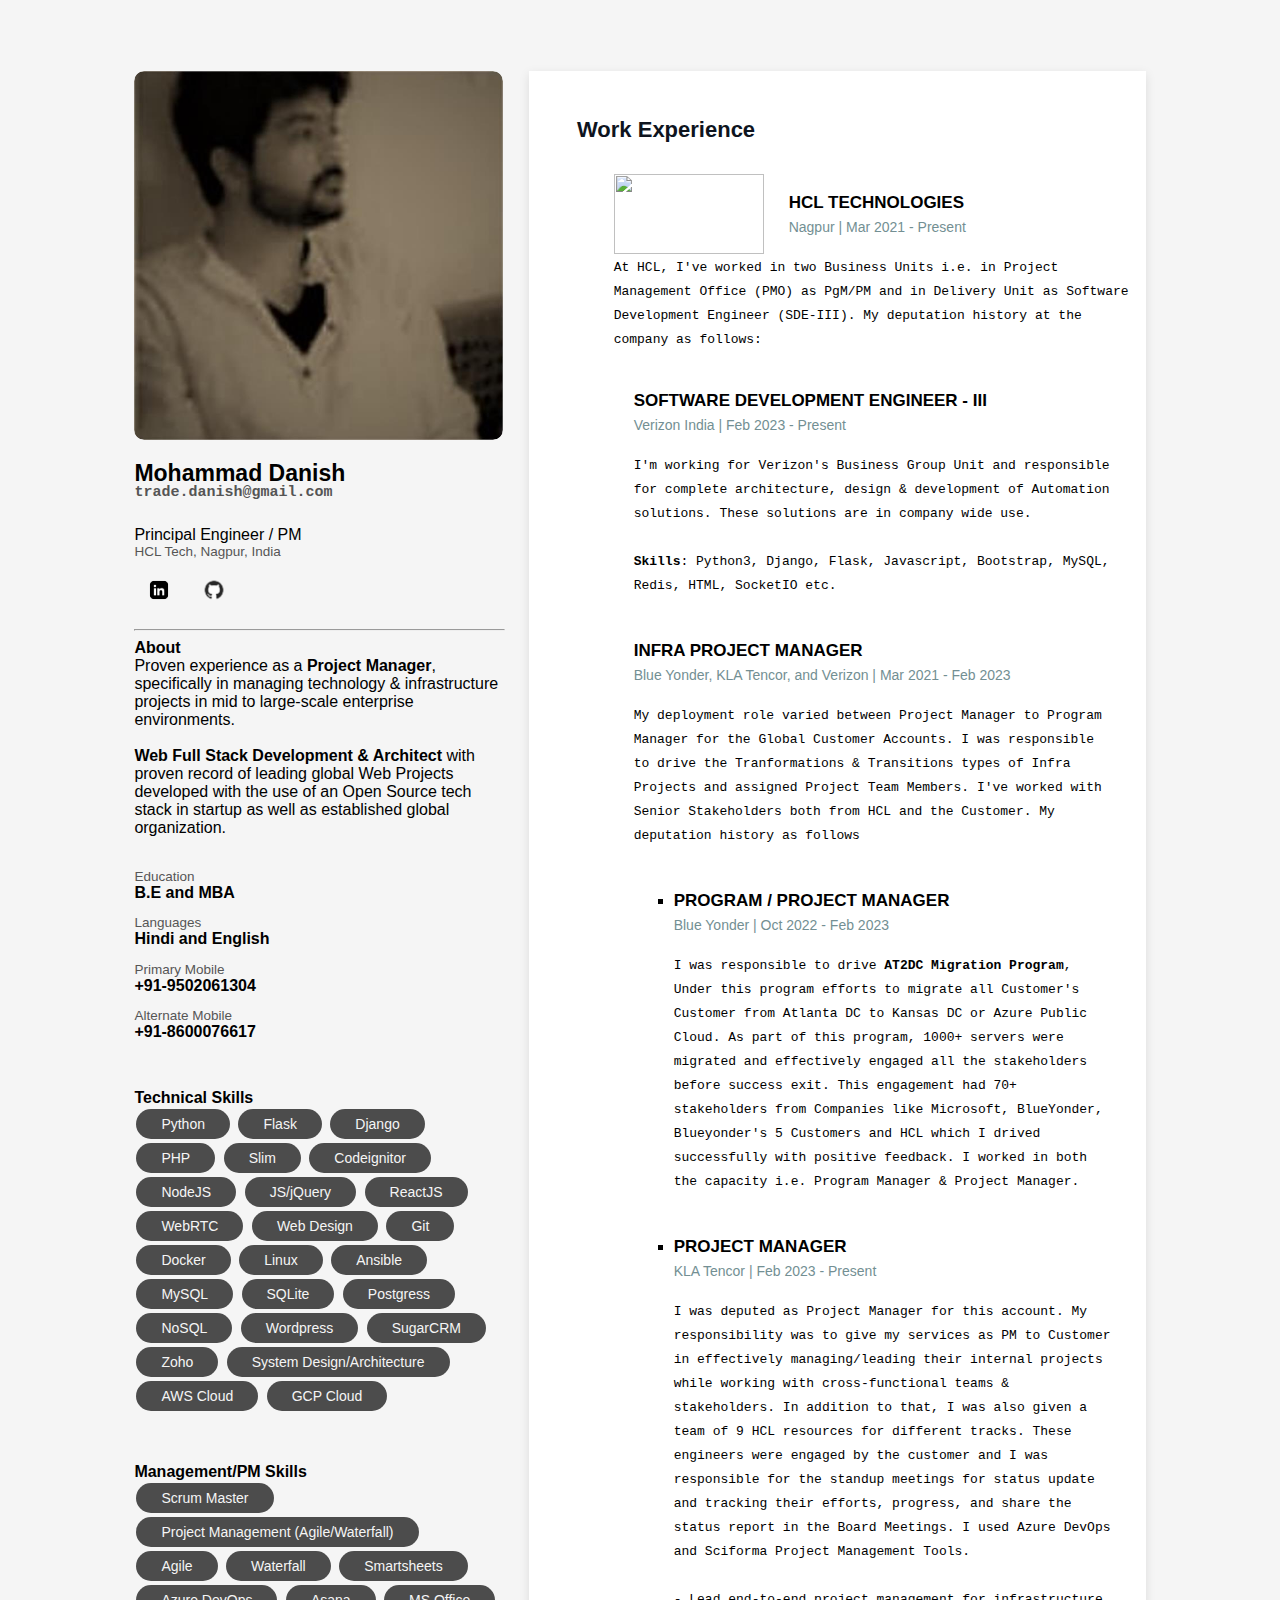
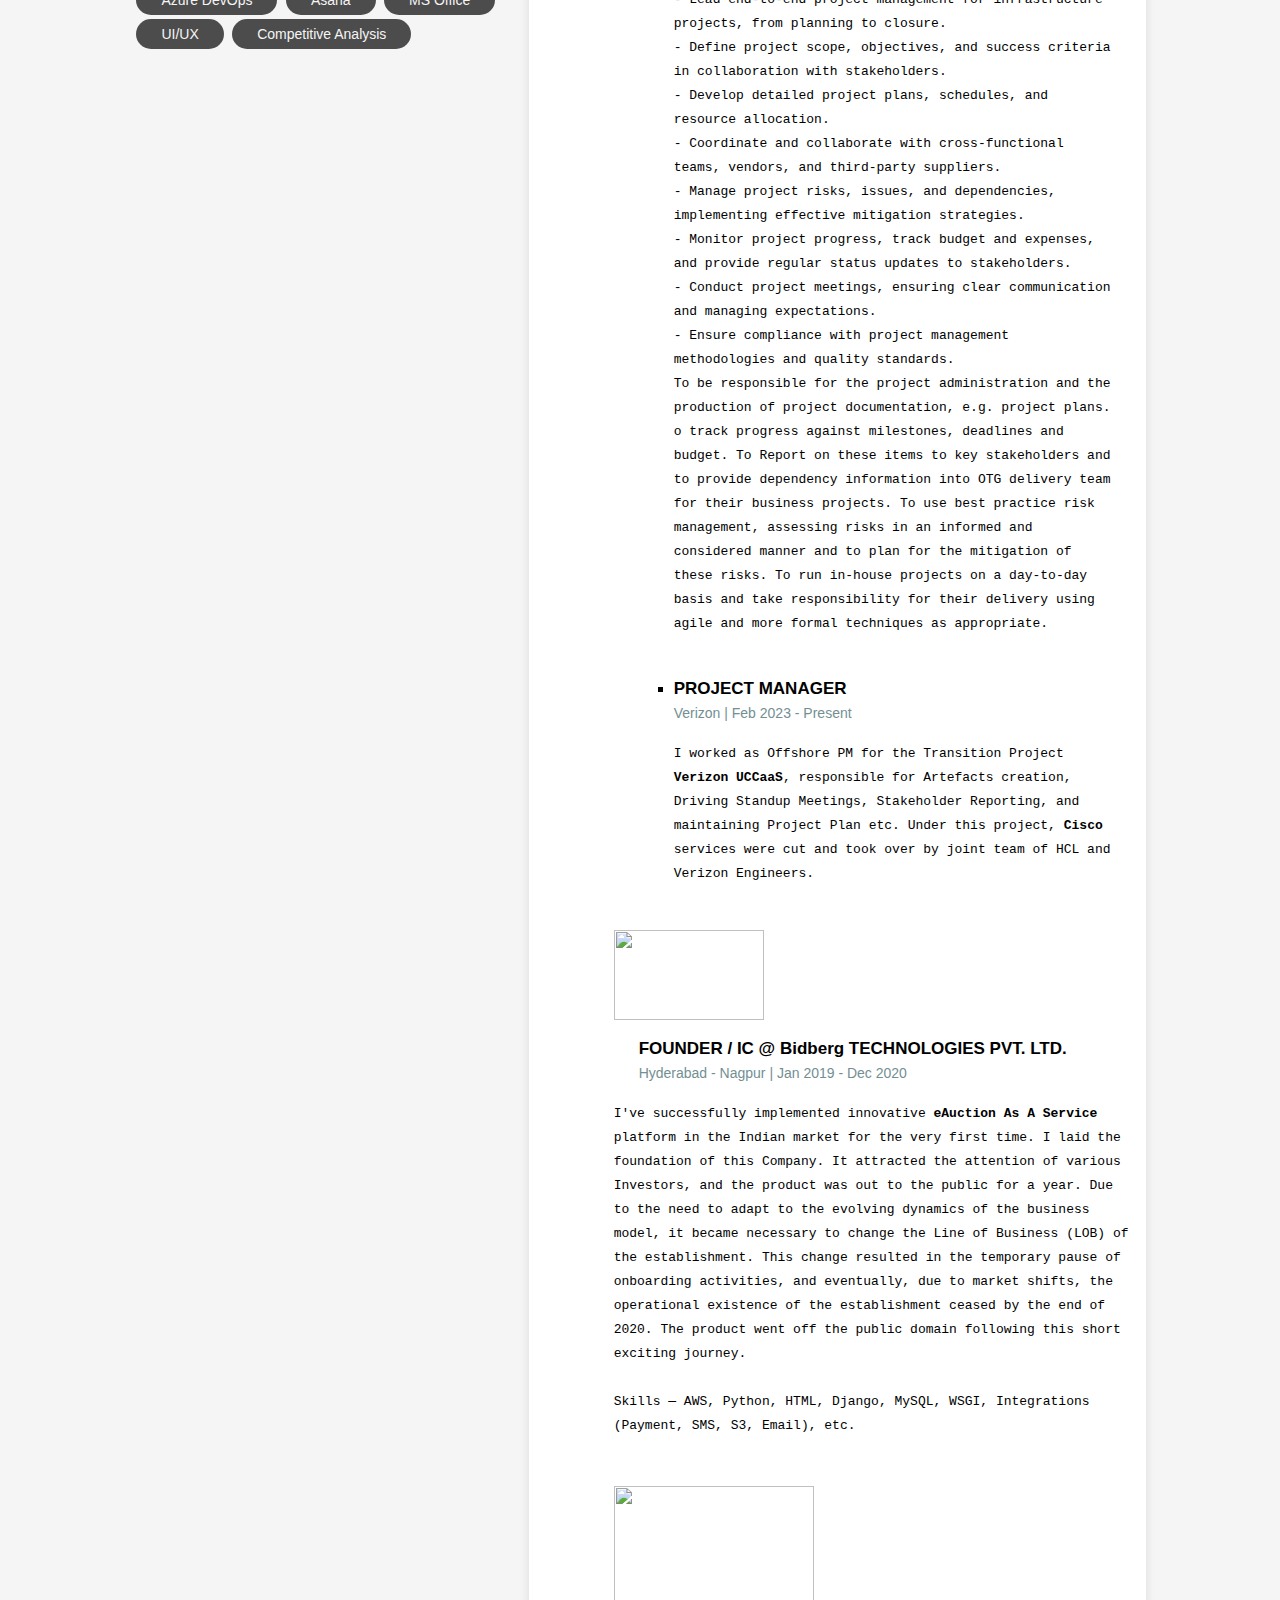
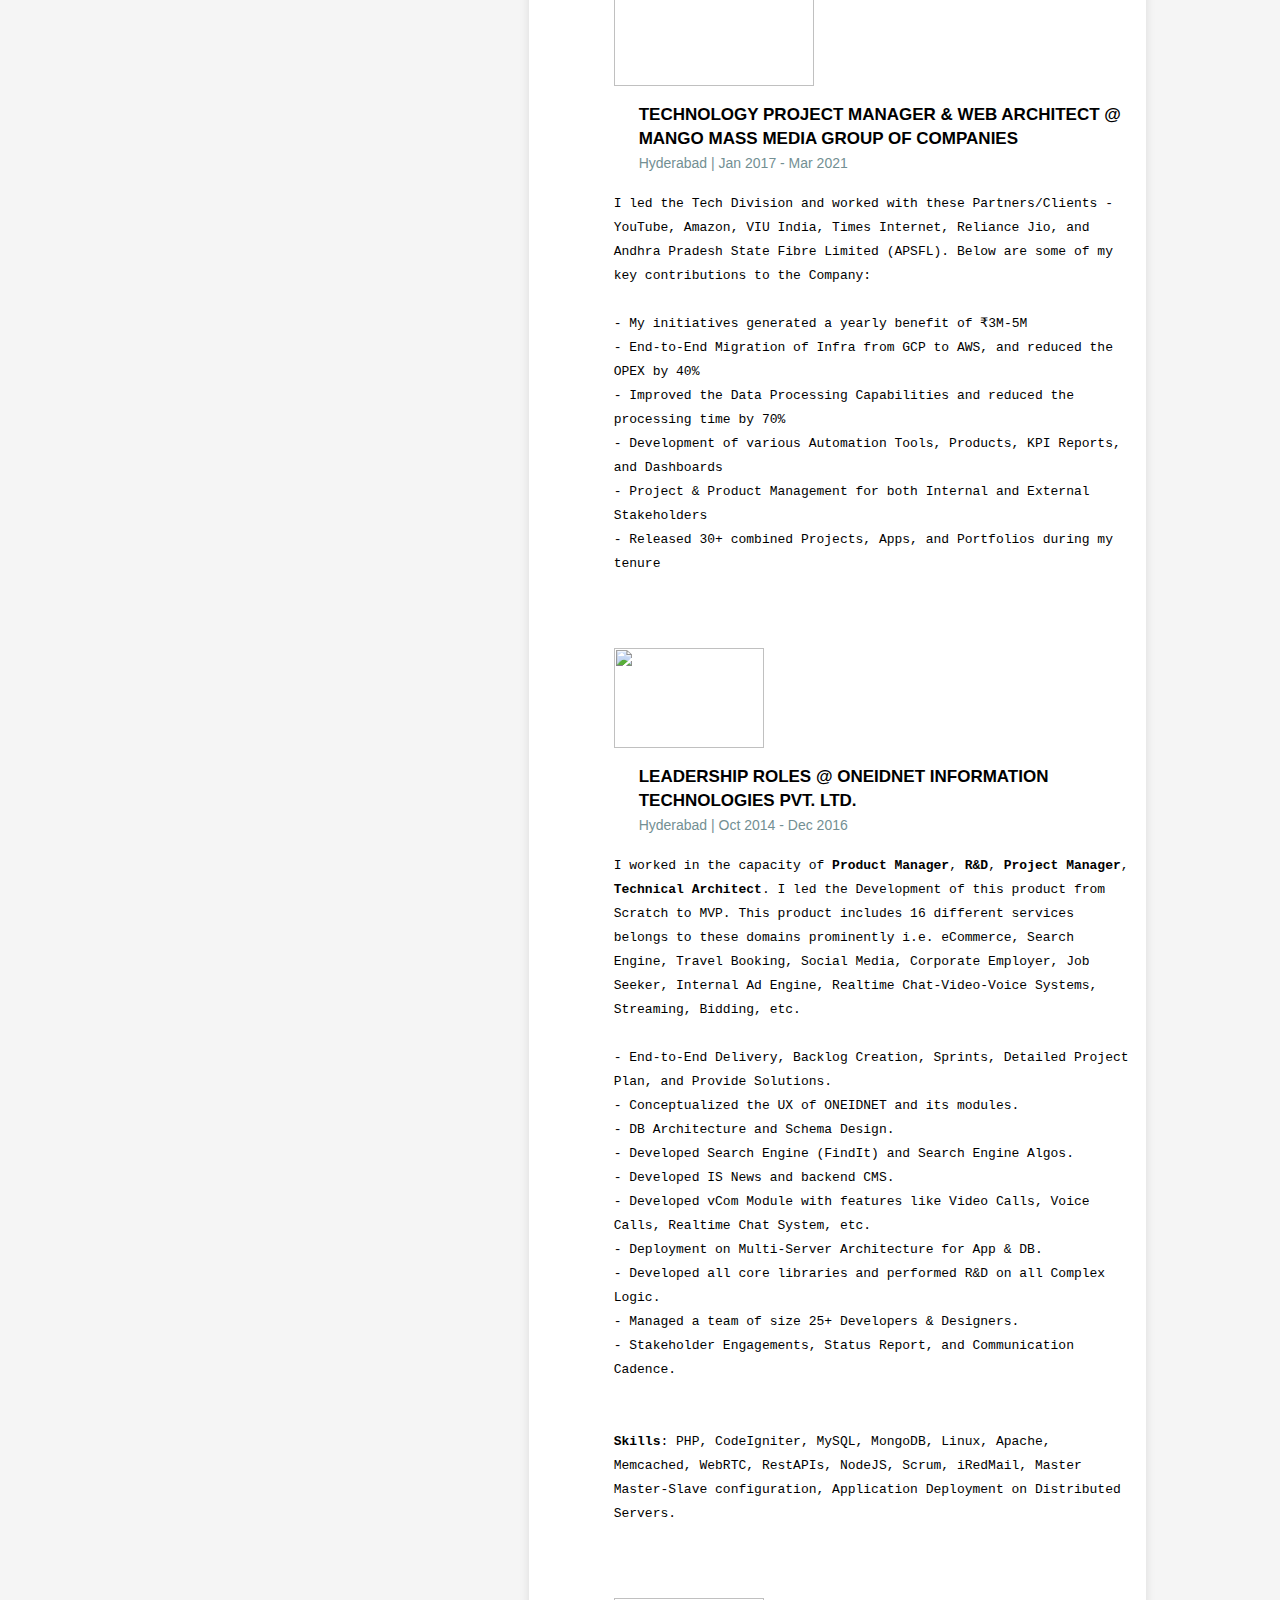
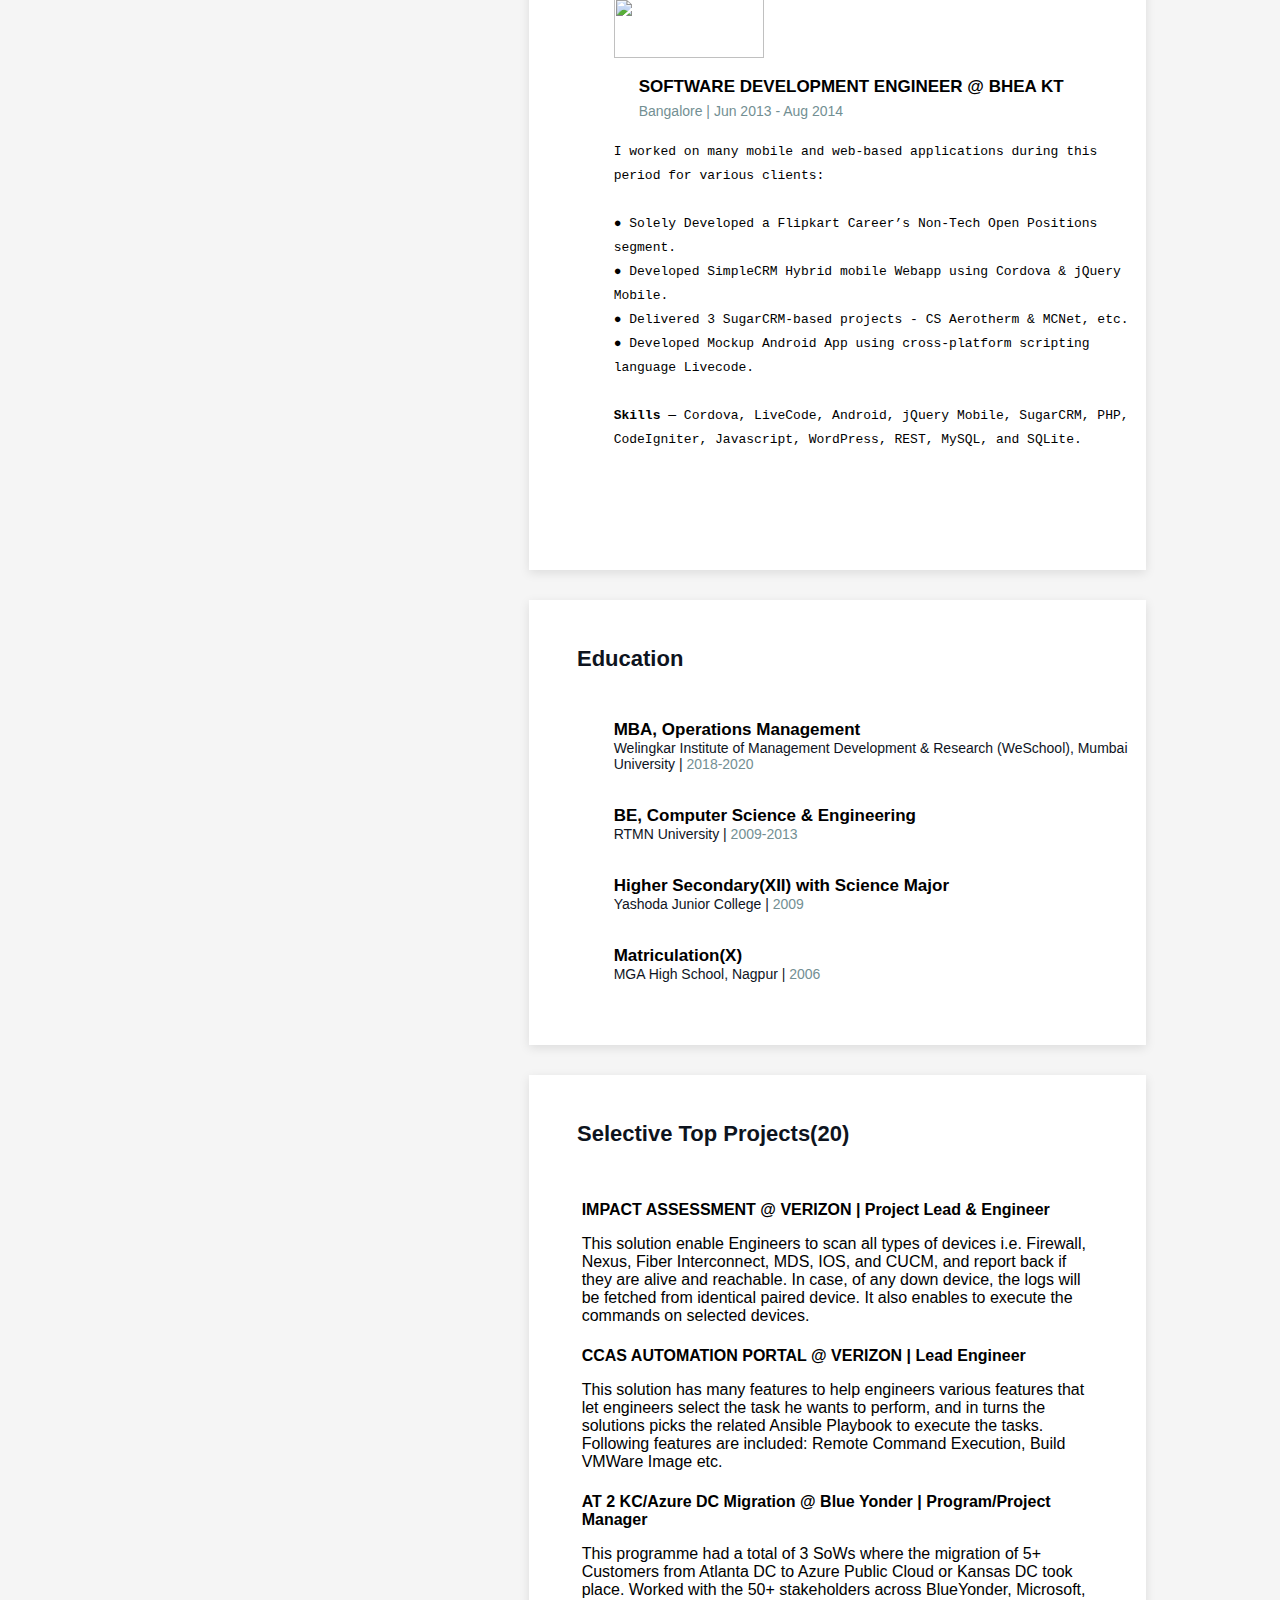
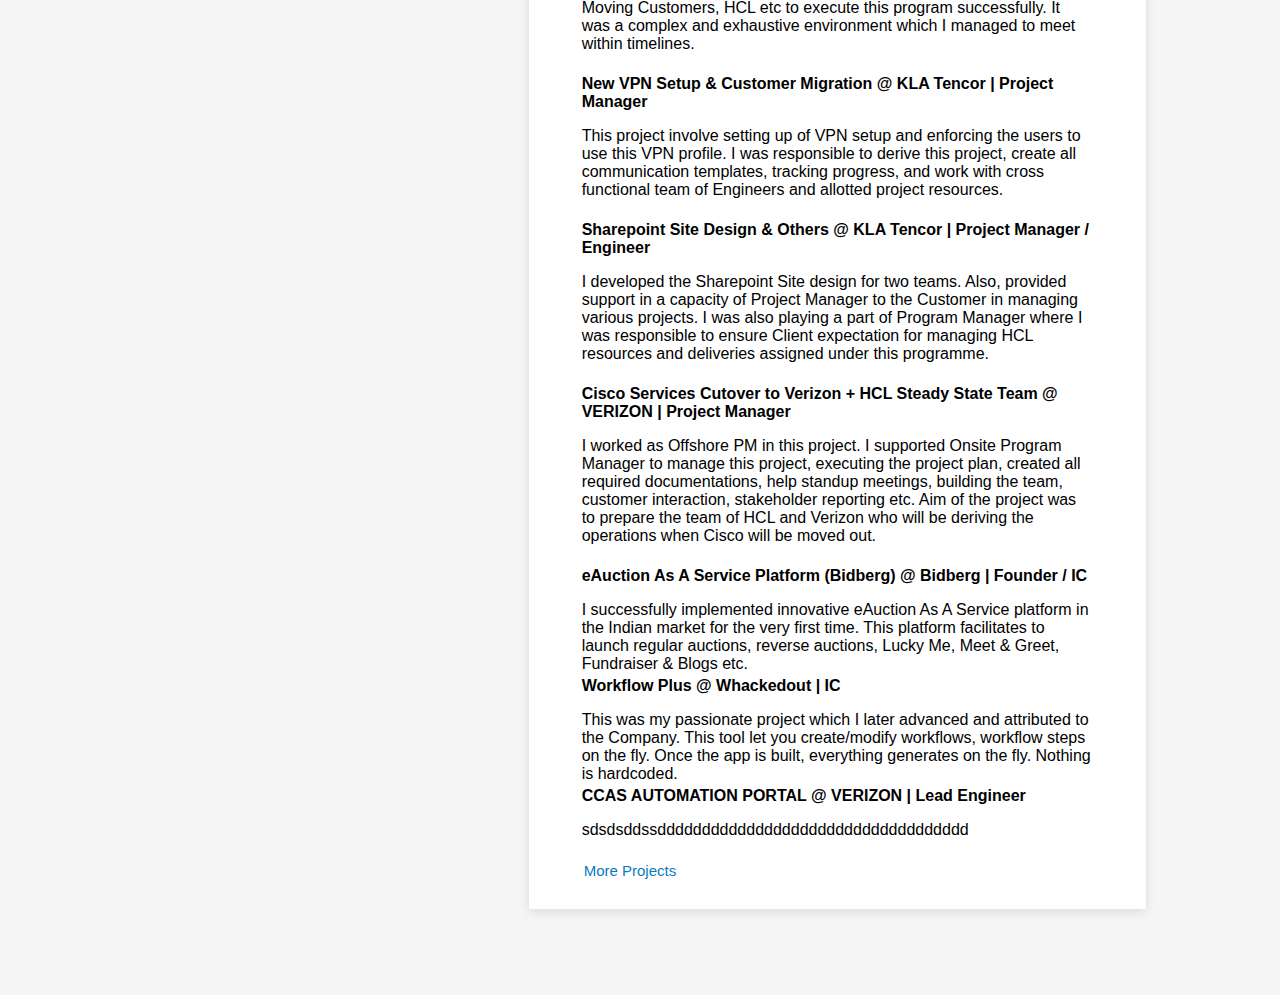
==== commit e7726284: "Responsiveness & Design Improvement" ====
--- a/index.html
+++ b/index.html
@@ -296,27 +296,61 @@
 					<p>
 						<i class="fas fa-graduation-cap stroke-transparent"></i>&nbsp;&nbsp;&nbsp;Selective Top Projects(20)
 					</p>
-					<table>
-					  <tr>
-					    <th>#</th>
-					    <th>Title</th>
-					    <th>Description</th>
+					<table style="padding:20px;">
+					  <tr>
+					    <td>
+					    	<b>IMPACT ASSESSMENT @ VERIZON | Project Lead & Engineer</b><br>
+					    	<p>This solution enable Engineers to scan all types of devices i.e. Firewall, Nexus, Fiber Interconnect, MDS, IOS, and CUCM, and report back if they are alive and reachable. In case, of any down device, the logs will be fetched from identical paired device. It also enables to execute the commands on selected devices.<br><br></p>
+					    </td>
 					  </tr>
 					  <tr>
-					    <td>1</td>
-					    <td>Impact Assessment</td>
-					    <td>This solution enable Engineers to scan all types of devices i.e. Firewall, Nexus, Fiber Interconnect, MDS, IOS, and CUCM, and report back if they are alive and reachable. In case, of any down device, the logs will be fetched from identical paired device. It also enables to execute the commands on selected devices.</td>
+					    <td>
+					    	<b>CCAS AUTOMATION PORTAL @ VERIZON | Lead Engineer</b><br>
+					    	<p>This solution has many features to help engineers various features that let engineers select the task he wants to perform, and in turns the solutions picks the related Ansible Playbook to execute the tasks. Following features are included: Remote Command Execution, Build VMWare Image etc.<br><br></p>
+					    </td>
 					  </tr>
 					  <tr>
-					    <td>2</td>
-					    <td>vCats</td>
-					    <td>This solution has various features that let engineers select the task he wants to perform, and in turns the solutions picks the related Ansible Playbook to execute the tasks. Following features are included: Remote Command Execution, Build VMWare Image etc.</td>
-					  </tr>
-					  <tr>
-					    <td>3</td>
-					    <td>CCAS Portal</td>
-					    <td>This solution has many features to help engineers various features that let engineers select the task he wants to perform, and in turns the solutions picks the related Ansible Playbook to execute the tasks. Following features are included: Remote Command Execution, Build VMWare Image etc.</td>
-					  </tr>					  
+					    <td>
+					    	<b>AT 2 KC/Azure DC Migration @ Blue Yonder | Program/Project Manager</b><br>
+					    	<p>This programme had a total of 3 SoWs where the migration of 5+ Customers from Atlanta DC to Azure Public Cloud or Kansas DC took place. Worked with the 50+ stakeholders across BlueYonder, Microsoft, Moving Customers, HCL etc to execute this program successfully. It was a complex and exhaustive environment which I managed to meet within timelines.<br><br></p>
+					    </td>
+					  </tr>	
+					  <tr>
+					    <td>
+					    	<b>New VPN Setup & Customer Migration @ KLA Tencor | Project Manager</b><br>
+					    	<p>This project involve setting up of VPN setup and enforcing the users to use this VPN profile. I was responsible to derive this project, create all communication templates, tracking progress, and work with cross functional team of Engineers and allotted project resources.<br><br></p>
+					    </td>
+					  </tr>	
+					  <tr>
+					    <td>
+					    	<b>Sharepoint Site Design & Others @ KLA Tencor | Project Manager / Engineer</b><br>
+					    	<p>I developed the Sharepoint Site design for two teams. Also, provided support in a capacity of Project Manager to the Customer in managing various projects. I was also playing a part of Program Manager where I was responsible to ensure Client expectation for managing HCL resources and deliveries assigned under this programme.<br><br></p>
+					    </td>
+					  </tr>	
+					  <tr>
+					    <td>
+					    	<b>Cisco Services Cutover to Verizon + HCL Steady State Team @ VERIZON | Project Manager</b><br>
+					    	<p>I worked as Offshore PM in this project. I supported Onsite Program Manager to manage this project, executing the project plan, created all required documentations, help standup meetings, building the team, customer interaction, stakeholder reporting etc. Aim of the project was to prepare the team of HCL and Verizon who will be deriving the operations when Cisco will be moved out.<br><br> </p>
+					    </td>
+					  </tr>	
+					  <tr>
+					    <td>
+					    	<b>eAuction As A Service Platform (Bidberg) @ Bidberg | Founder / IC</b><br>
+					    	<p>I successfully implemented innovative eAuction As A Service platform in the Indian market for the very first time. This platform facilitates to launch regular auctions, reverse auctions, Lucky Me, Meet & Greet, Fundraiser & Blogs etc.</p>
+					    </td>
+					  </tr>	
+					  <tr>
+					    <td>
+					    	<b>Workflow Plus @ Whackedout | IC</b><br>
+					    	<p>This was my passionate project which I later advanced and attributed to the Company. This tool let you create/modify workflows, workflow steps on the fly. Once the app is built, everything generates on the fly. Nothing is hardcoded.</p>
+					    </td>
+					  </tr>	
+					  <tr>
+					    <td>
+					    	<b>CCAS AUTOMATION PORTAL @ VERIZON | Lead Engineer</b><br>
+					    	<p>sdsdsddssddddddddddddddddddddddddddddddddddd</p>
+					    </td>
+					  </tr>						  					  					  					  					  					  				  
 					</table>							
 						
 					<a href="https://bit.ly/2BiPbG5" target="_blank">More Projects</a>
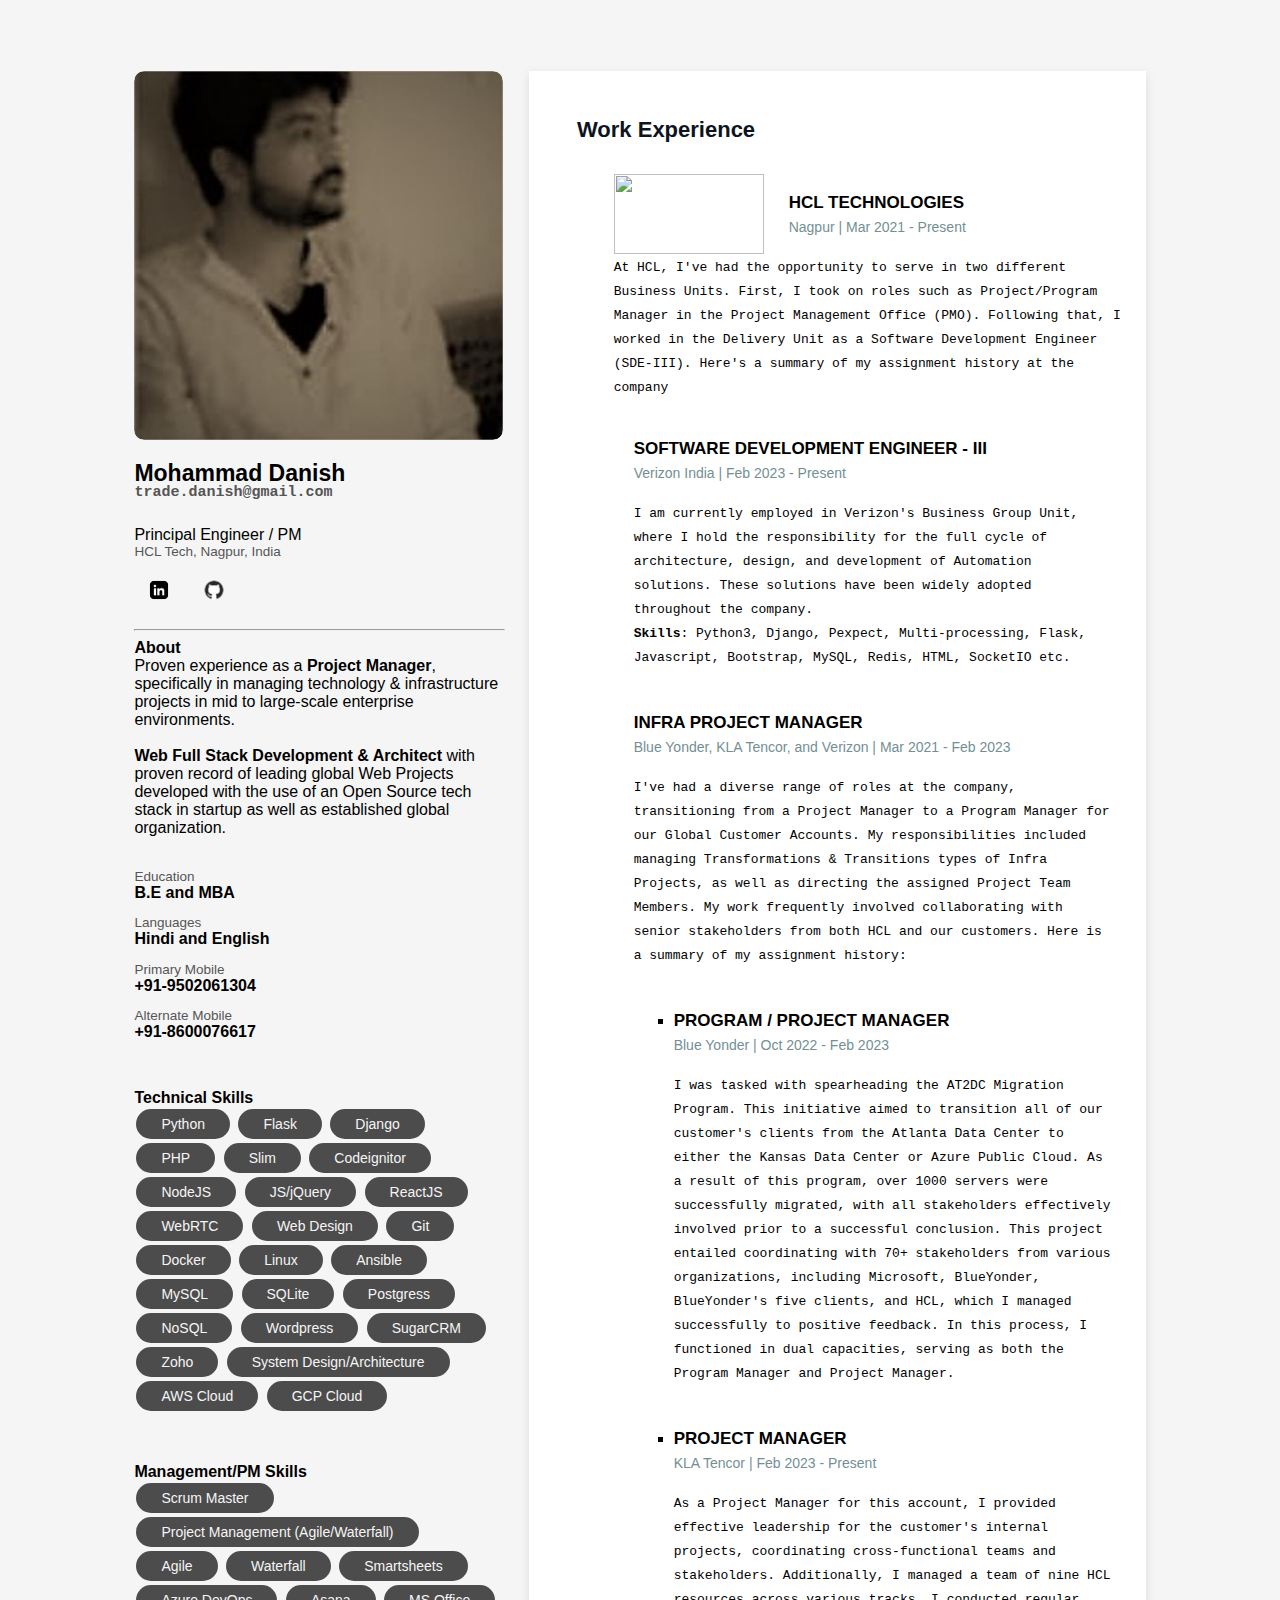
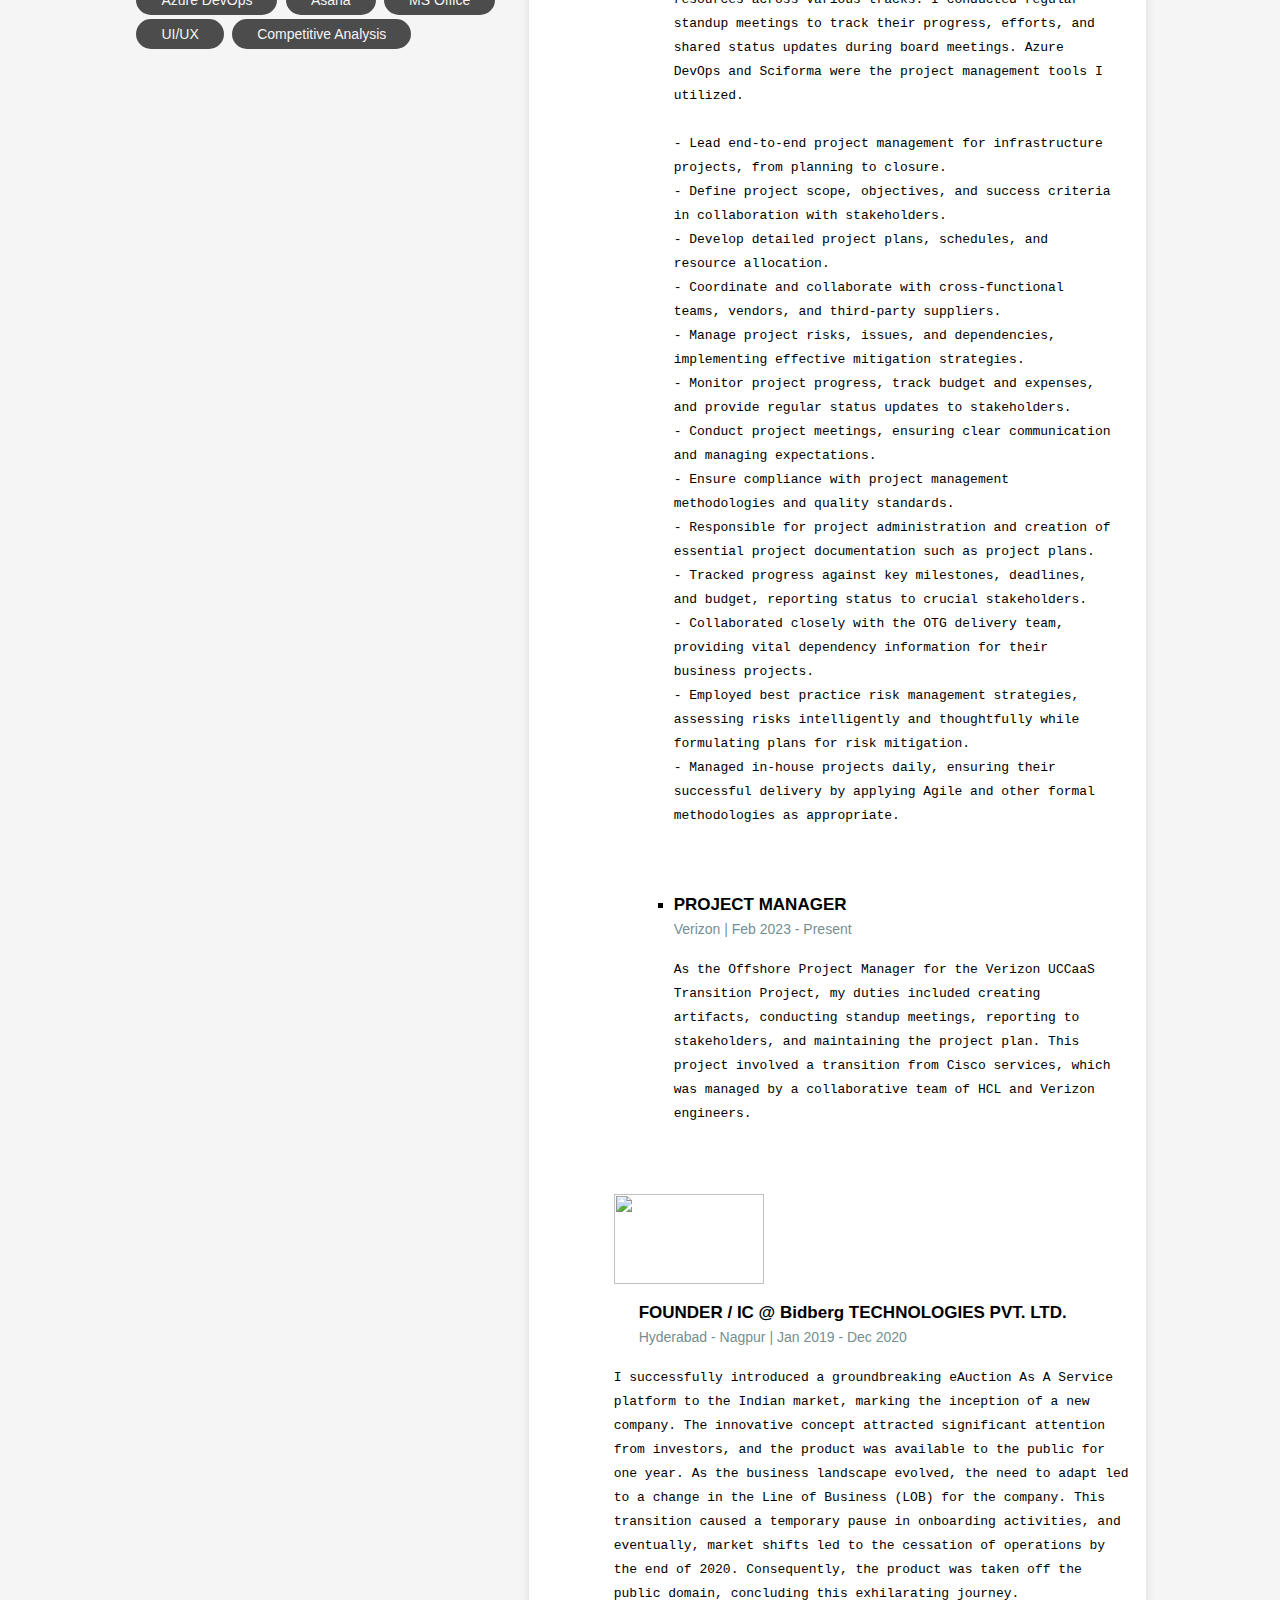
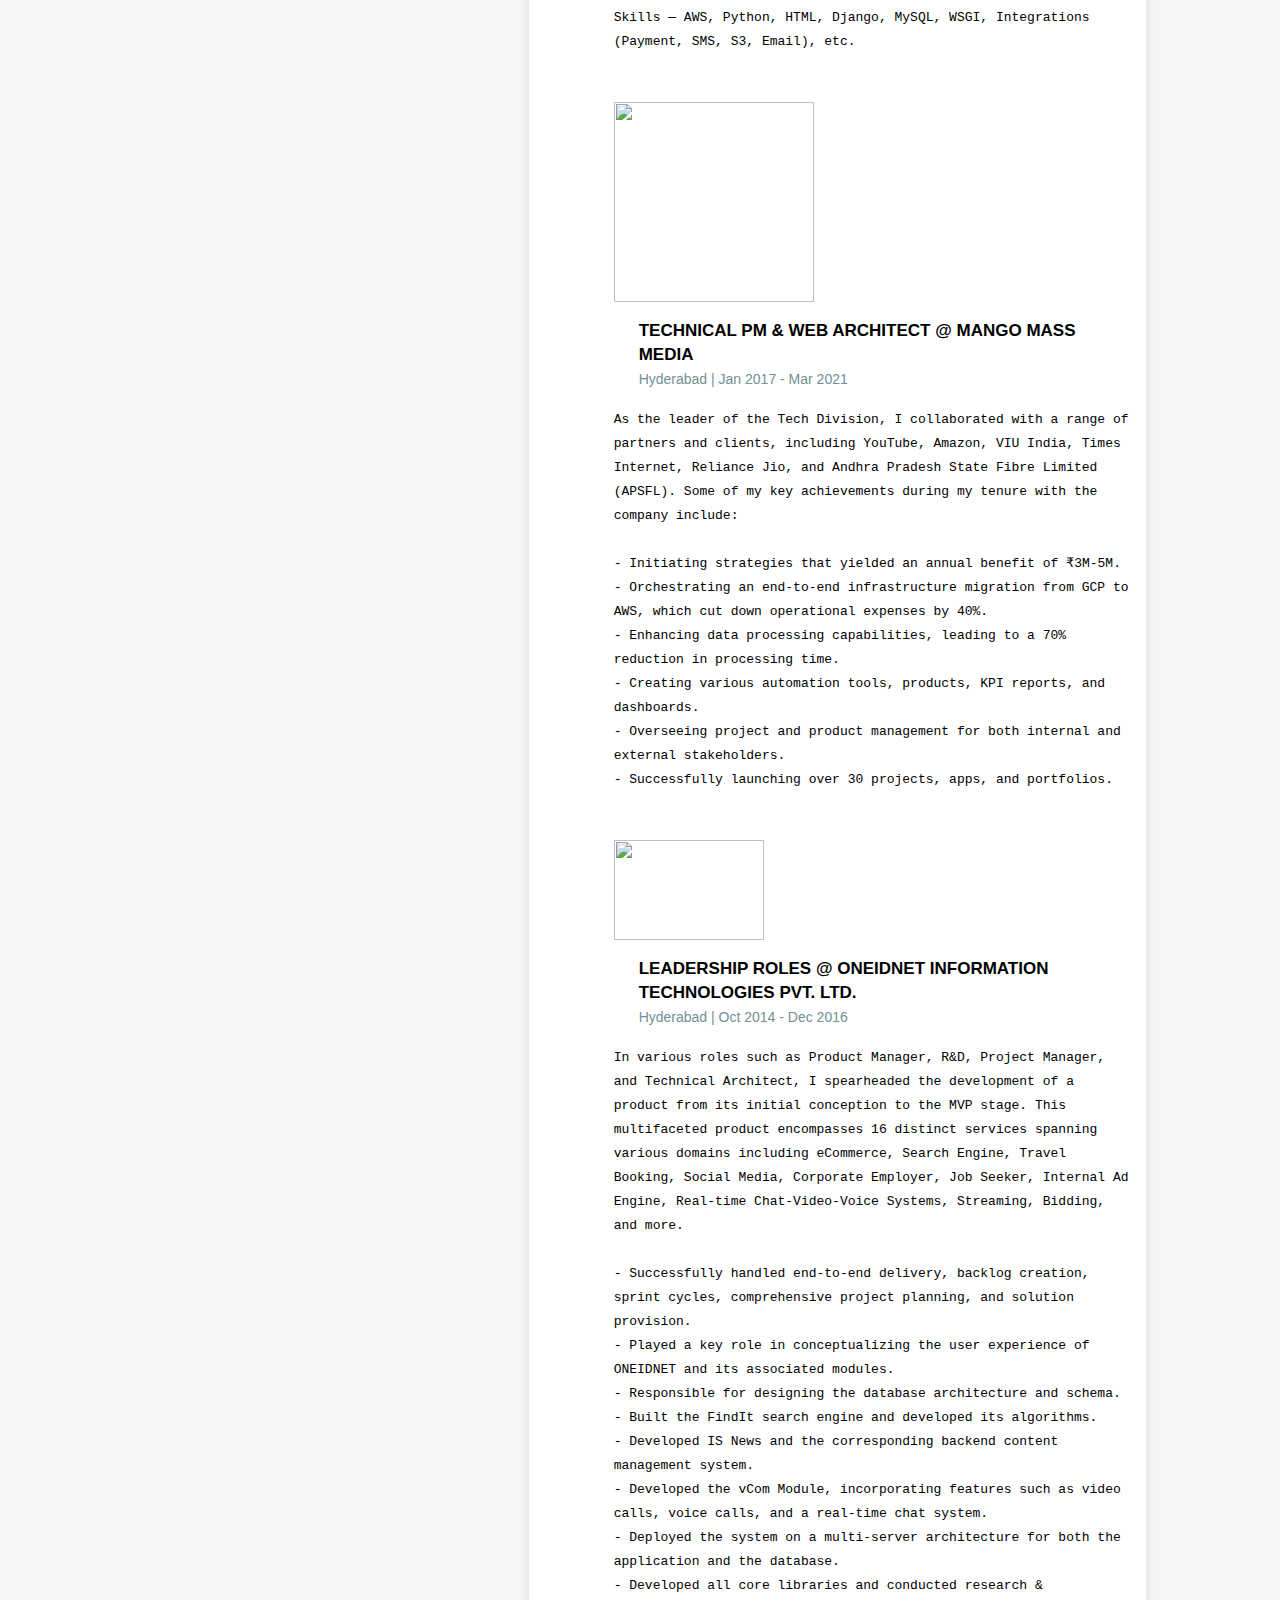
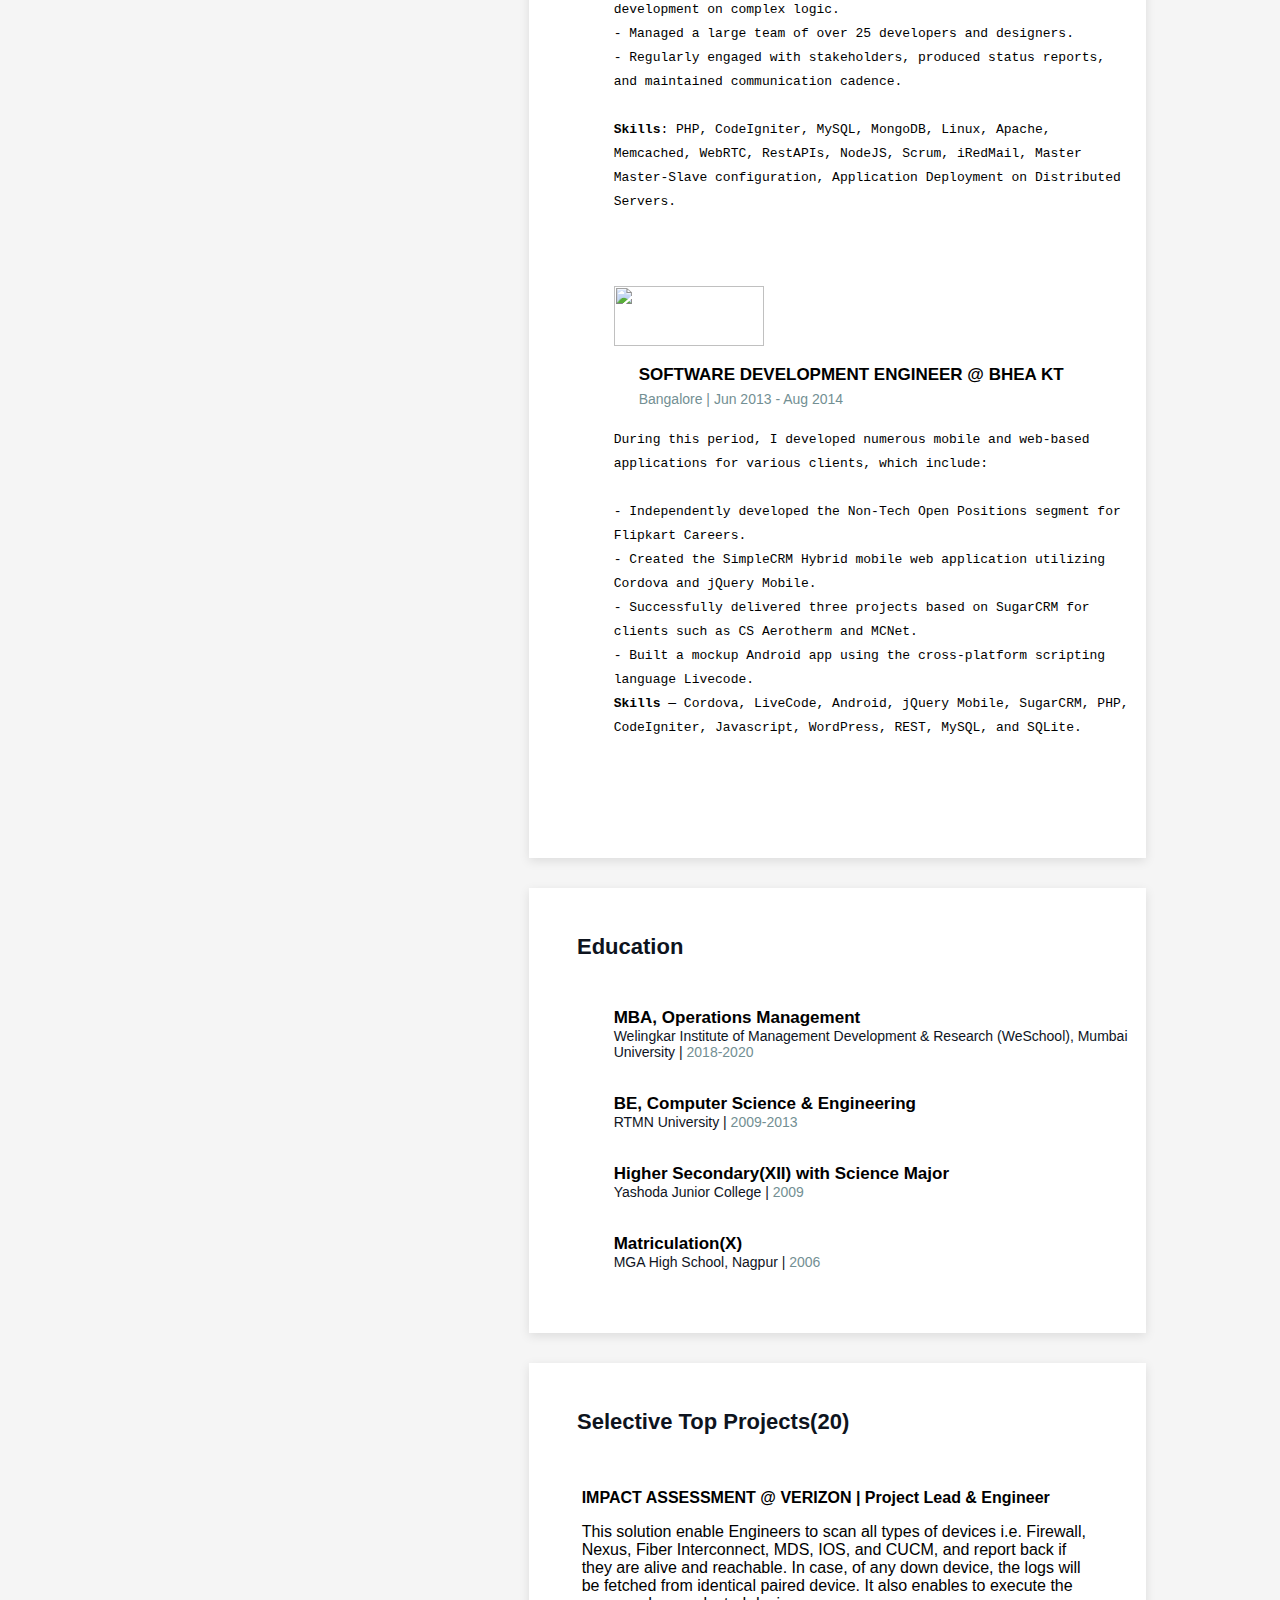
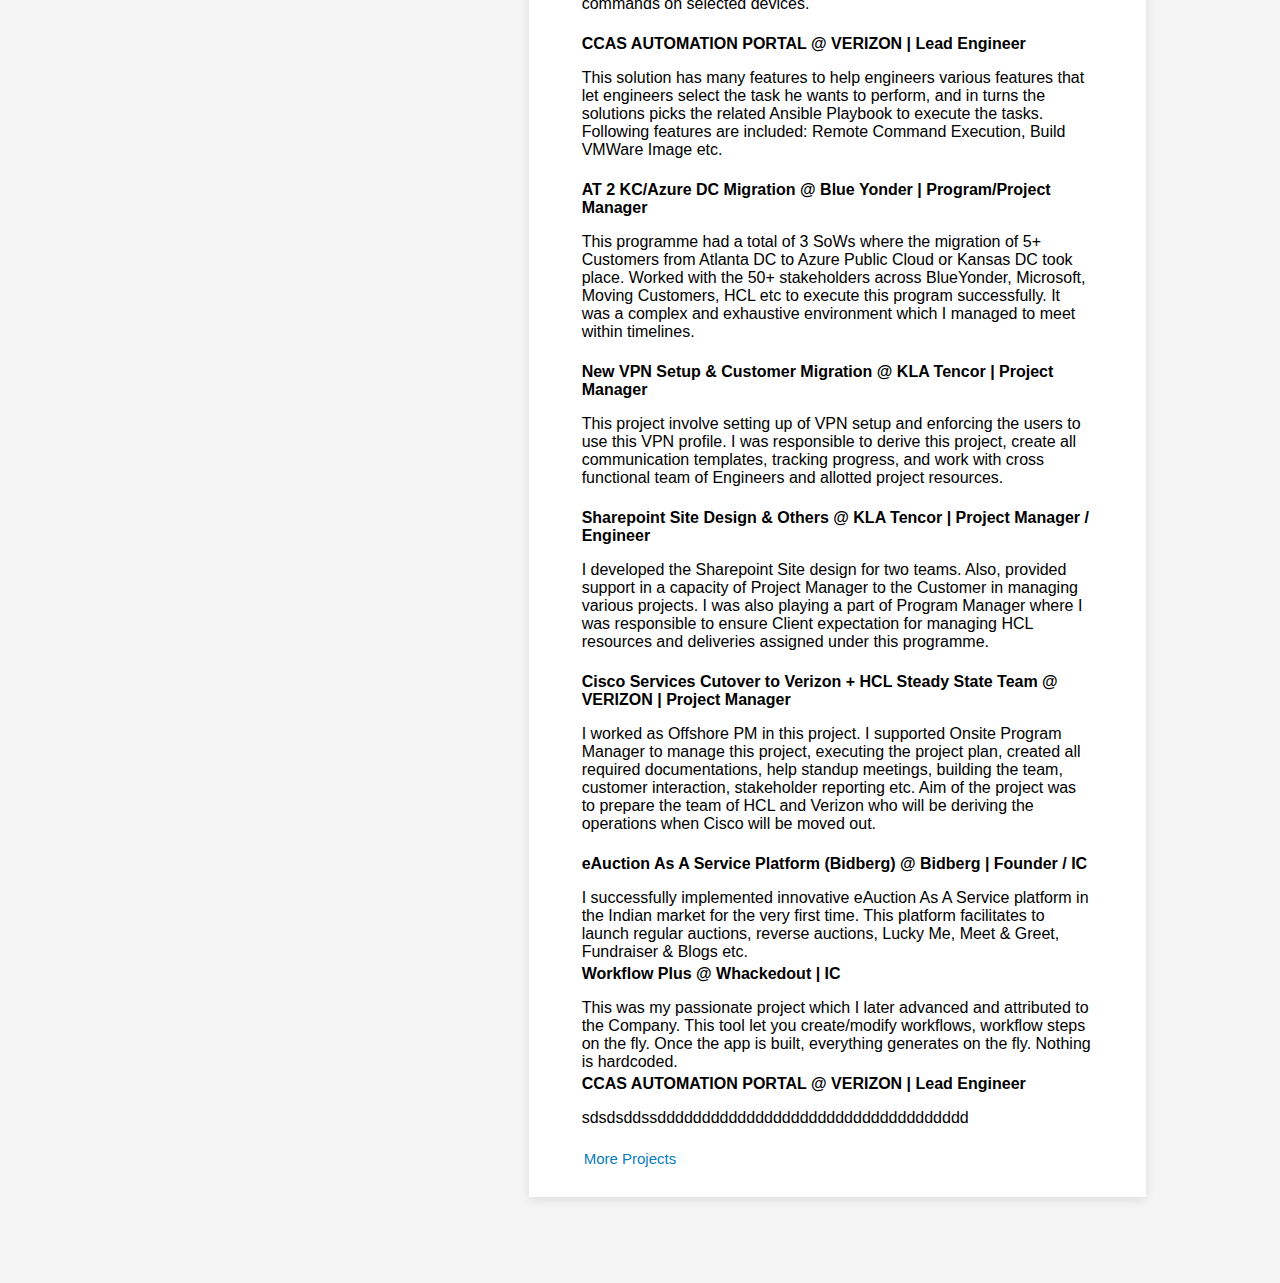
==== commit 56a01c9b: "Responsiveness & Design Improvement" ====
--- a/index.html
+++ b/index.html
@@ -114,7 +114,7 @@
 									</span>
 								</p>
 							</div>
-							<code style="margin-top:1%;">At HCL, I've worked in two Business Units i.e. in Project Management Office (PMO) as PgM/PM and in Delivery Unit as Software Development Engineer (SDE-III). My deputation history at the company as follows:</code>
+							<code style="margin-top:1%;">At HCL, I've had the opportunity to serve in two different Business Units. First, I took on roles such as Project/Program Manager in the Project Management Office (PMO). Following that, I worked in the Delivery Unit as a Software Development Engineer (SDE-III). Here's a summary of my assignment history at the company<br></code>
 							<ul style="margin: 0px; padding: 20px; list-style: none;">
 								<li>
 									<p class="tags">SOFTWARE DEVELOPMENT ENGINEER - III <br>
@@ -122,9 +122,9 @@
 											<span>Verizon India | Feb 2023 - Present</span>
 										</span>
 									</p>
-									<code>I'm working for Verizon's Business Group Unit and responsible for complete architecture, design & development of Automation solutions. These solutions are in company wide use. <br>
+									<code>I am currently employed in Verizon's Business Group Unit, where I hold the responsibility for the full cycle of architecture, design, and development of Automation solutions. These solutions have been widely adopted throughout the company.
 										<br>
-										<b>Skills</b>: Python3, Django, Flask, Javascript, Bootstrap, MySQL, Redis, HTML, SocketIO etc. </code><br><br>
+										<b>Skills</b>: Python3, Django, Pexpect, Multi-processing, Flask, Javascript, Bootstrap, MySQL, Redis, HTML, SocketIO etc. </code><br><br>
 								</li>
 								<li>
 									<p class="tags">INFRA PROJECT MANAGER<br>
@@ -132,7 +132,9 @@
 											<span>Blue Yonder, KLA Tencor, and Verizon | Mar 2021 - Feb 2023</span>
 										</span>
 									</p>
-									<code>My deployment role varied between Project Manager to Program Manager for the Global Customer Accounts. I was responsible to drive the Tranformations & Transitions types of Infra Projects and assigned Project Team Members. I've worked with Senior Stakeholders both from HCL and the Customer. My deputation history as follows</code><br><br>
+									<code>
+I've had a diverse range of roles at the company, transitioning from a Project Manager to a Program Manager for our Global Customer Accounts. My responsibilities included managing Transformations & Transitions types of Infra Projects, as well as directing the assigned Project Team Members. My work frequently involved collaborating with senior stakeholders from both HCL and our customers. Here is a summary of my assignment history:									
+									</code><br><br>
 									<ul>
 										<li>
 											<p class="tags">PROGRAM / PROJECT MANAGER<br>
@@ -140,7 +142,9 @@
 													<span>Blue Yonder | Oct 2022 - Feb 2023</span>
 												</span>
 											</p>
-											<code>I was responsible to drive <b>AT2DC Migration Program</b>, Under this program efforts to migrate all Customer's Customer from Atlanta DC to Kansas DC or Azure Public Cloud. As part of this program, 1000+ servers were migrated and effectively engaged all the stakeholders before success exit. This engagement had 70+ stakeholders from Companies like Microsoft, BlueYonder, Blueyonder's 5 Customers and HCL which I drived successfully with positive feedback. I worked in both the capacity i.e. Program Manager & Project Manager. </code><br><br>
+											<code>
+I was tasked with spearheading the AT2DC Migration Program. This initiative aimed to transition all of our customer's clients from the Atlanta Data Center to either the Kansas Data Center or Azure Public Cloud. As a result of this program, over 1000 servers were successfully migrated, with all stakeholders effectively involved prior to a successful conclusion. This project entailed coordinating with 70+ stakeholders from various organizations, including Microsoft, BlueYonder, BlueYonder's five clients, and HCL, which I managed successfully to positive feedback. In this process, I functioned in dual capacities, serving as both the Program Manager and Project Manager.											
+											</code><br><br>
 										</li>
 										<li>
 											<p class="tags">PROJECT MANAGER<br>
@@ -149,7 +153,7 @@
 												</span>
 											</p>
 											<code>
-I was deputed as Project Manager for this account. My responsibility was to give my services as PM to Customer in effectively managing/leading their internal projects while working with cross-functional teams & stakeholders. In addition to that, I was also given a team of 9 HCL resources for different tracks. These engineers were engaged by the customer and I was responsible for the standup meetings for status update and tracking their efforts, progress, and share the status report in the Board Meetings. I used Azure DevOps and Sciforma Project Management Tools. <br><br>
+As a Project Manager for this account, I provided effective leadership for the customer's internal projects, coordinating cross-functional teams and stakeholders. Additionally, I managed a team of nine HCL resources across various tracks. I conducted regular standup meetings to track their progress, efforts, and shared status updates during board meetings. Azure DevOps and Sciforma were the project management tools I utilized.<br><br>
 
 - Lead end-to-end project management for infrastructure projects, from planning to closure.<br/>
 - Define project scope, objectives, and success criteria in collaboration with stakeholders.<br/>
@@ -159,10 +163,11 @@
 - Monitor project progress, track budget and expenses, and provide regular status updates to stakeholders.<br/>
 - Conduct project meetings, ensuring clear communication and managing expectations.<br/>
 - Ensure compliance with project management methodologies and quality standards.<br/>
-To be responsible for the project administration and the production of project documentation, e.g. project plans.
-o track progress against milestones, deadlines and budget. To Report on these items to key stakeholders and to provide dependency information into OTG delivery team for their business projects.
-To use best practice risk management, assessing risks in an informed and considered manner and to plan for the mitigation of these risks.
- To run in-house projects on a day-to-day basis and take responsibility for their delivery using agile and more formal techniques as appropriate. 
+- Responsible for project administration and creation of essential project documentation such as project plans.<br/>
+- Tracked progress against key milestones, deadlines, and budget, reporting status to crucial stakeholders.<br/>
+- Collaborated closely with the OTG delivery team, providing vital dependency information for their business projects.<br/>
+- Employed best practice risk management strategies, assessing risks intelligently and thoughtfully while formulating plans for risk mitigation.<br/>
+- Managed in-house projects daily, ensuring their successful delivery by applying Agile and other formal methodologies as appropriate.<br/>
 											</code><br><br>
 										</li>
 										<li>
@@ -171,7 +176,7 @@
 													<span>Verizon | Feb 2023 - Present</span>
 												</span>
 											</p>
-											<code> I worked as Offshore PM for the Transition Project <b>Verizon UCCaaS</b>, responsible for Artefacts creation, Driving Standup Meetings, Stakeholder Reporting, and maintaining Project Plan etc. Under this project, <b>Cisco</b> services were cut and took over by joint team of HCL and Verizon Engineers. </code><br><br>
+											<code>As the Offshore Project Manager for the Verizon UCCaaS Transition Project, my duties included creating artifacts, conducting standup meetings, reporting to stakeholders, and maintaining the project plan. This project involved a transition from Cisco services, which was managed by a collaborative team of HCL and Verizon engineers.<br></code><br><br>
 										</li>
 									</ul>
 								</li>
@@ -188,25 +193,31 @@
 									</span>
 								</p>
 							</div>
-							<code style="margin-top:1%;">I've successfully implemented innovative <a href="https://vimeo.com/772797009" target="_blank">
-									<b>eAuction As A Service</b>
-								</a> platform in the Indian market for the very first time. I laid the foundation of this Company. It attracted the attention of various Investors, and the product was out to the public for a year. Due to the need to adapt to the evolving dynamics of the business model, it became necessary to change the Line of Business (LOB) of the establishment. This change resulted in the temporary pause of onboarding activities, and eventually, due to market shifts, the operational existence of the establishment ceased by the end of 2020. The product went off the public domain following this short exciting journey. <br>
-								<br> Skills ― AWS, Python, HTML, Django, MySQL, WSGI, Integrations (Payment, SMS, S3, Email), etc. <br>
+							<code style="margin-top:1%;">I successfully introduced a groundbreaking <a href="https://vimeo.com/772797009" target="_blank">eAuction As A Service</a> platform to the Indian market, marking the inception of a new company. The innovative concept attracted significant attention from investors, and the product was available to the public for one year. As the business landscape evolved, the need to adapt led to a change in the Line of Business (LOB) for the company. This transition caused a temporary pause in onboarding activities, and eventually, market shifts led to the cessation of operations by the end of 2020. Consequently, the product was taken off the public domain, concluding this exhilarating journey.<br> Skills ― AWS, Python, HTML, Django, MySQL, WSGI, Integrations (Payment, SMS, S3, Email), etc. <br>
 							</code><br><br>
 						</li>
 						<li>
 							<div style="display: inline-block;width: inherit;">
 								<img src="https://mangomassmedia.com/wp-content/uploads/2021/07/250px-X-90px.png" width="200" style="float: left;">
 								<p class="tags" style="float: left;margin-left: 25px;">
-									<a href="https://www.whackedout.in/" target="_blank">TECHNOLOGY PROJECT MANAGER & WEB ARCHITECT @ MANGO MASS MEDIA GROUP OF COMPANIES</a>
+									<a href="https://www.whackedout.in/" target="_blank">TECHNICAL PM & WEB ARCHITECT @ MANGO MASS MEDIA</a>
 									<br>
 									<span>
 										<span>Hyderabad | Jan 2017 - Mar 2021</span>
 									</span>
 								</p>
 							</div>
-							<code style="margin-top:1%; "> I led the Tech Division and worked with these Partners/Clients - YouTube, Amazon, VIU India, Times Internet, Reliance Jio, and Andhra Pradesh State Fibre Limited (APSFL). Below are some of my key contributions to the Company: <br>
-								<br> - My initiatives generated a yearly benefit of ₹3M-5M <br> - End-to-End Migration of Infra from GCP to AWS, and reduced the OPEX by 40% <br> - Improved the Data Processing Capabilities and reduced the processing time by 70% <br> - Development of various Automation Tools, Products, KPI Reports, and Dashboards <br> - Project & Product Management for both Internal and External Stakeholders <br> - Released 30+ combined Projects, Apps, and Portfolios during my tenure <br>
+							<code style="margin-top:1%; ">
+As the leader of the Tech Division, I collaborated with a range of partners and clients, including YouTube, Amazon, VIU India, Times Internet, Reliance Jio, and Andhra Pradesh State Fibre Limited (APSFL). Some of my key achievements during my tenure with the company include:<br><br>
+
+- Initiating strategies that yielded an annual benefit of ₹3M-5M.<br>
+- Orchestrating an end-to-end infrastructure migration from GCP to AWS, which cut down operational expenses by 40%.<br>
+- Enhancing data processing capabilities, leading to a 70% reduction in processing time.<br>
+- Creating various automation tools, products, KPI reports, and dashboards.<br>
+- Overseeing project and product management for both internal and external stakeholders.<br>
+- Successfully launching over 30 projects, apps, and portfolios.
+							
+							
 								<br>
 							</code><br><br>
 						</li>
@@ -221,9 +232,22 @@
 									</span>
 								</p>
 							</div>
-							<code style="margin-top:1%;">I worked in the capacity of <b>Product Manager</b>, <b>R&D</b>, <b>Project Manager</b>, <b>Technical Architect</b>. I led the Development of this product from Scratch to MVP. This product includes 16 different services belongs to these domains prominently i.e. eCommerce, Search Engine, Travel Booking, Social Media, Corporate Employer, Job Seeker, Internal Ad Engine, Realtime Chat-Video-Voice Systems, Streaming, Bidding, etc. <br>
-								<br> - End-to-End Delivery, Backlog Creation, Sprints, Detailed Project Plan, and Provide Solutions. <br> - Conceptualized the UX of ONEIDNET and its modules. <br> - DB Architecture and Schema Design. <br> - Developed Search Engine (FindIt) and Search Engine Algos. <br> - Developed IS News and backend CMS. <br> - Developed vCom Module with features like Video Calls, Voice Calls, Realtime Chat System, etc. <br> - Deployment on Multi-Server Architecture for App & DB. <br> - Developed all core libraries and performed R&D on all Complex Logic. <br> - Managed a team of size 25+ Developers & Designers. <br> - Stakeholder Engagements, Status Report, and Communication Cadence. <br>
-								<br>
+							<code style="margin-top:1%;">In various roles such as Product Manager, R&D, Project Manager, and Technical Architect, I spearheaded the development of a product from its initial conception to the MVP stage. This multifaceted product encompasses 16 distinct services spanning various domains including eCommerce, Search Engine, Travel Booking, Social Media, Corporate Employer, Job Seeker, Internal Ad Engine, Real-time Chat-Video-Voice Systems, Streaming, Bidding, and more.<br><br>
+							
+- Successfully handled end-to-end delivery, backlog creation, sprint cycles, comprehensive project planning, and solution provision.<br>
+- Played a key role in conceptualizing the user experience of ONEIDNET and its associated modules.<br>
+- Responsible for designing the database architecture and schema.<br>
+- Built the FindIt search engine and developed its algorithms.<br>
+- Developed IS News and the corresponding backend content management system.<br>
+- Developed the vCom Module, incorporating features such as video calls, voice calls, and a real-time chat system.<br>
+- Deployed the system on a multi-server architecture for both the application and the database.<br>
+- Developed all core libraries and conducted research & development on complex logic.<br>
+- Managed a large team of over 25 developers and designers.<br>
+- Regularly engaged with stakeholders, produced status reports, and maintained communication cadence.<br>
+
+							
+								
+
 								<br>
 								<b>Skills</b>: PHP, CodeIgniter, MySQL, MongoDB, Linux, Apache, Memcached, WebRTC, RestAPIs, NodeJS, Scrum, iRedMail, Master Master-Slave configuration, Application Deployment on Distributed Servers. <br>
 								<br>
@@ -240,8 +264,12 @@
 									</span>
 								</p>
 							</div>
-							<code style="margin-top:1%;"> I worked on many mobile and web-based applications during this period for various clients: <br>
-								<br> ● Solely Developed a Flipkart Career’s Non-Tech Open Positions segment. <br> ● Developed SimpleCRM Hybrid mobile Webapp using Cordova & jQuery Mobile. <br> ● Delivered 3 SugarCRM-based projects - CS Aerotherm & MCNet, etc. <br> ● Developed Mockup Android App using cross-platform scripting language Livecode. <br>
+							<code style="margin-top:1%;">During this period, I developed numerous mobile and web-based applications for various clients, which include:<br><br>
+
+- Independently developed the Non-Tech Open Positions segment for Flipkart Careers.<br>
+- Created the SimpleCRM Hybrid mobile web application utilizing Cordova and jQuery Mobile.<br>
+- Successfully delivered three projects based on SugarCRM for clients such as CS Aerotherm and MCNet.<br>
+- Built a mockup Android app using the cross-platform scripting language Livecode.
 								<br>
 								<b>Skills</b> ― Cordova, LiveCode, Android, jQuery Mobile, SugarCRM, PHP, CodeIgniter, Javascript, WordPress, REST, MySQL, and SQLite. <br>
 								<br>
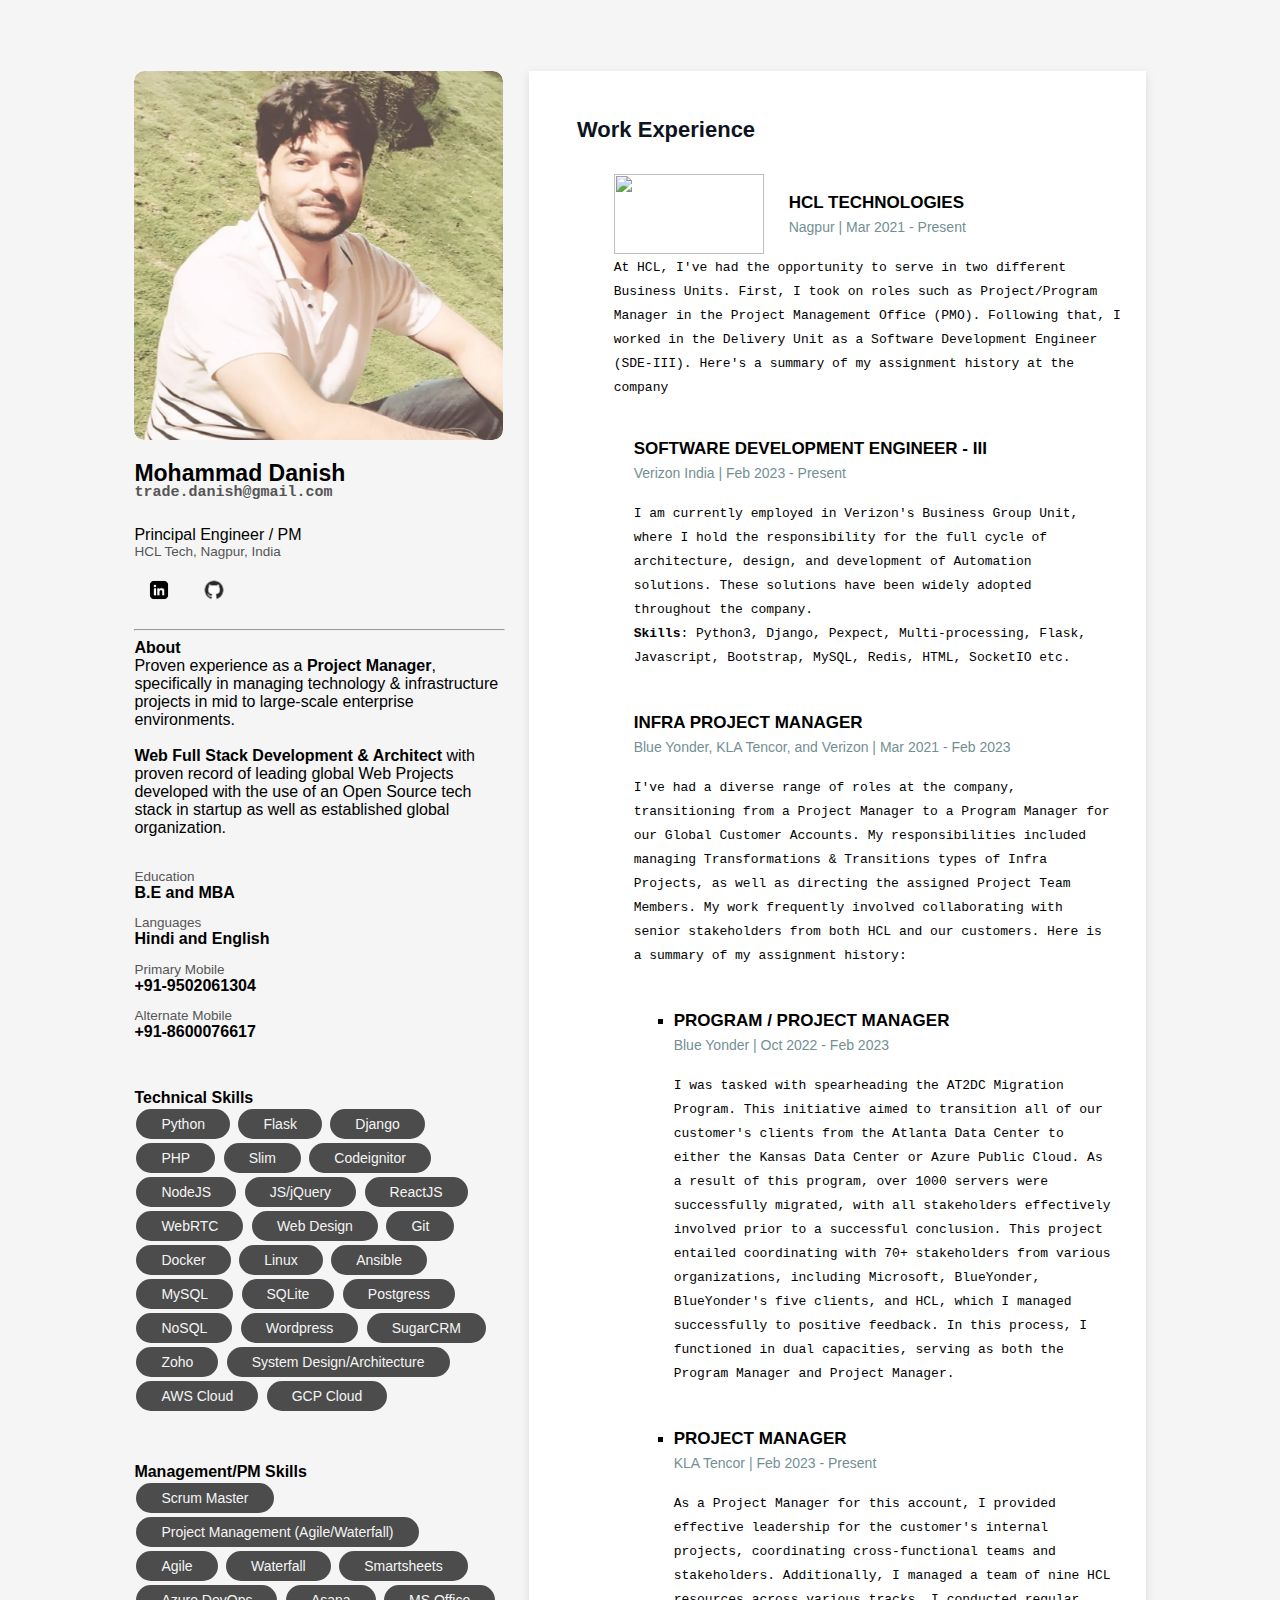
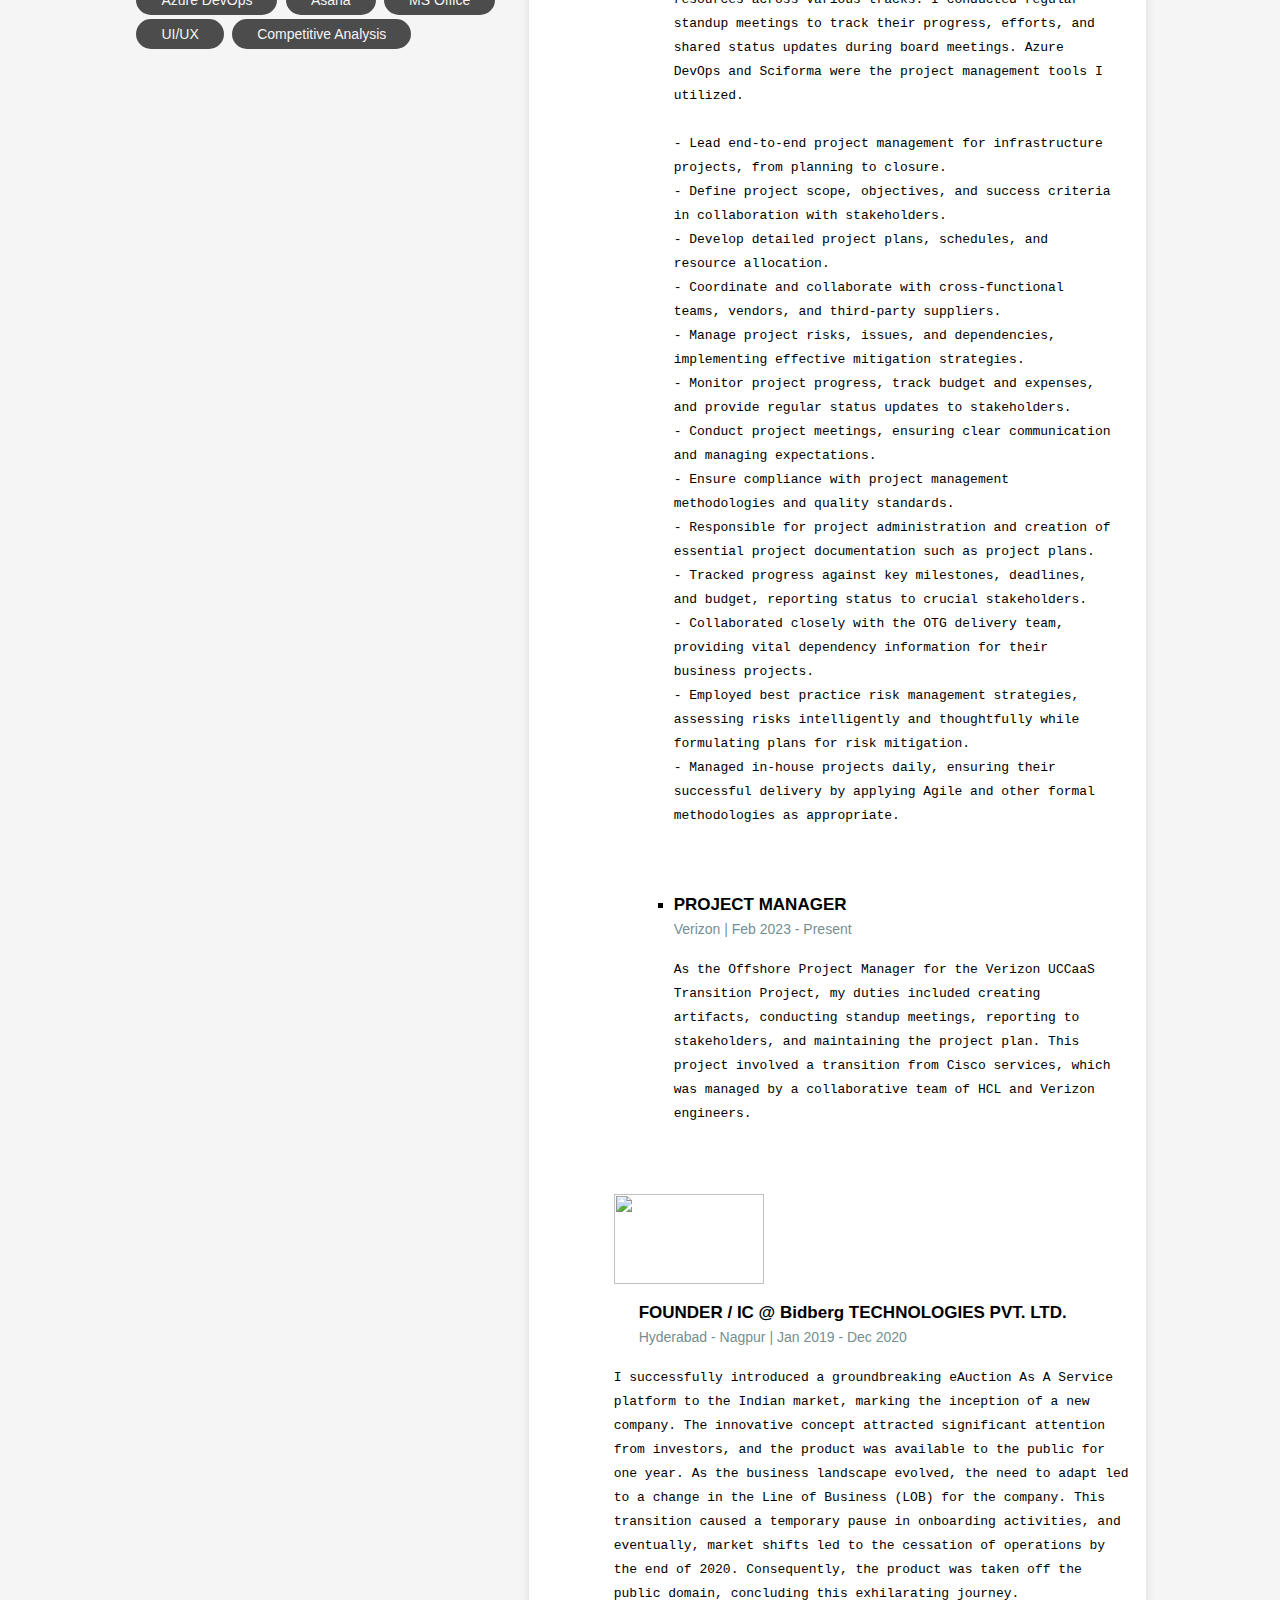
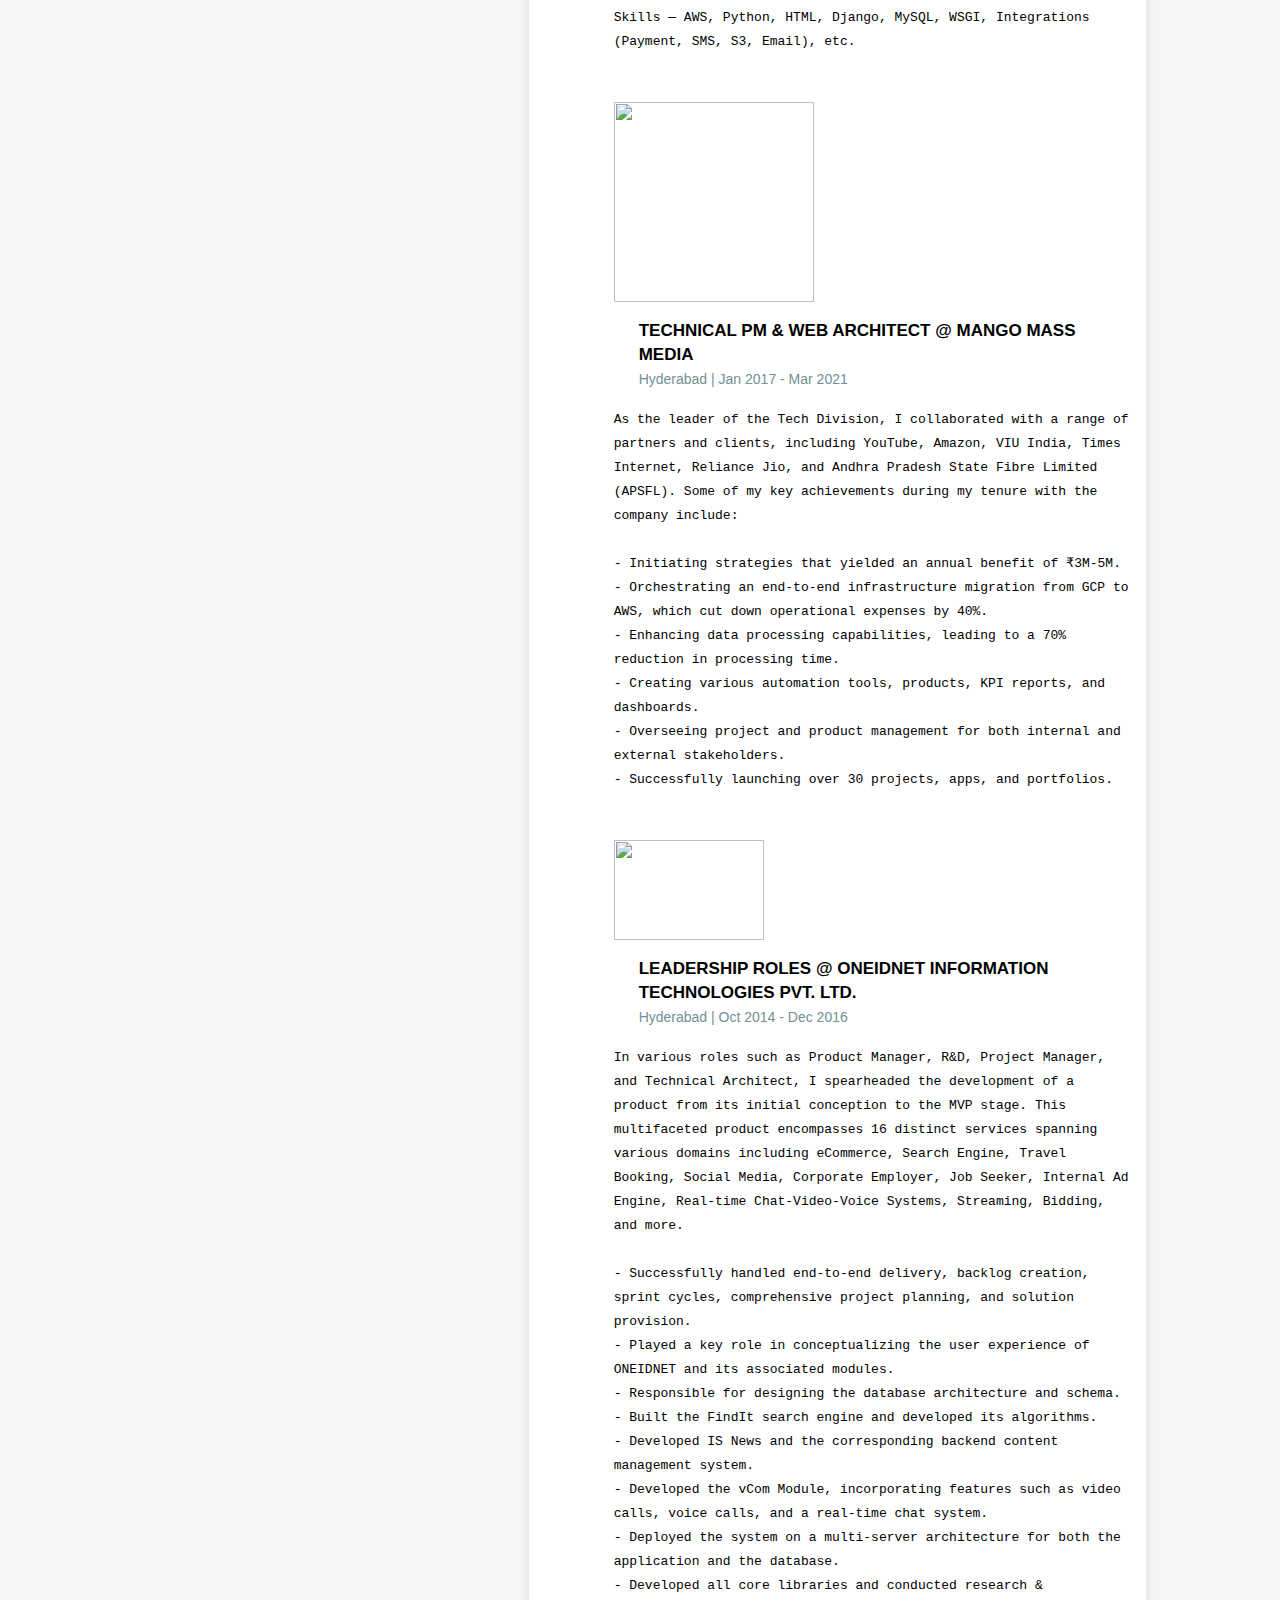
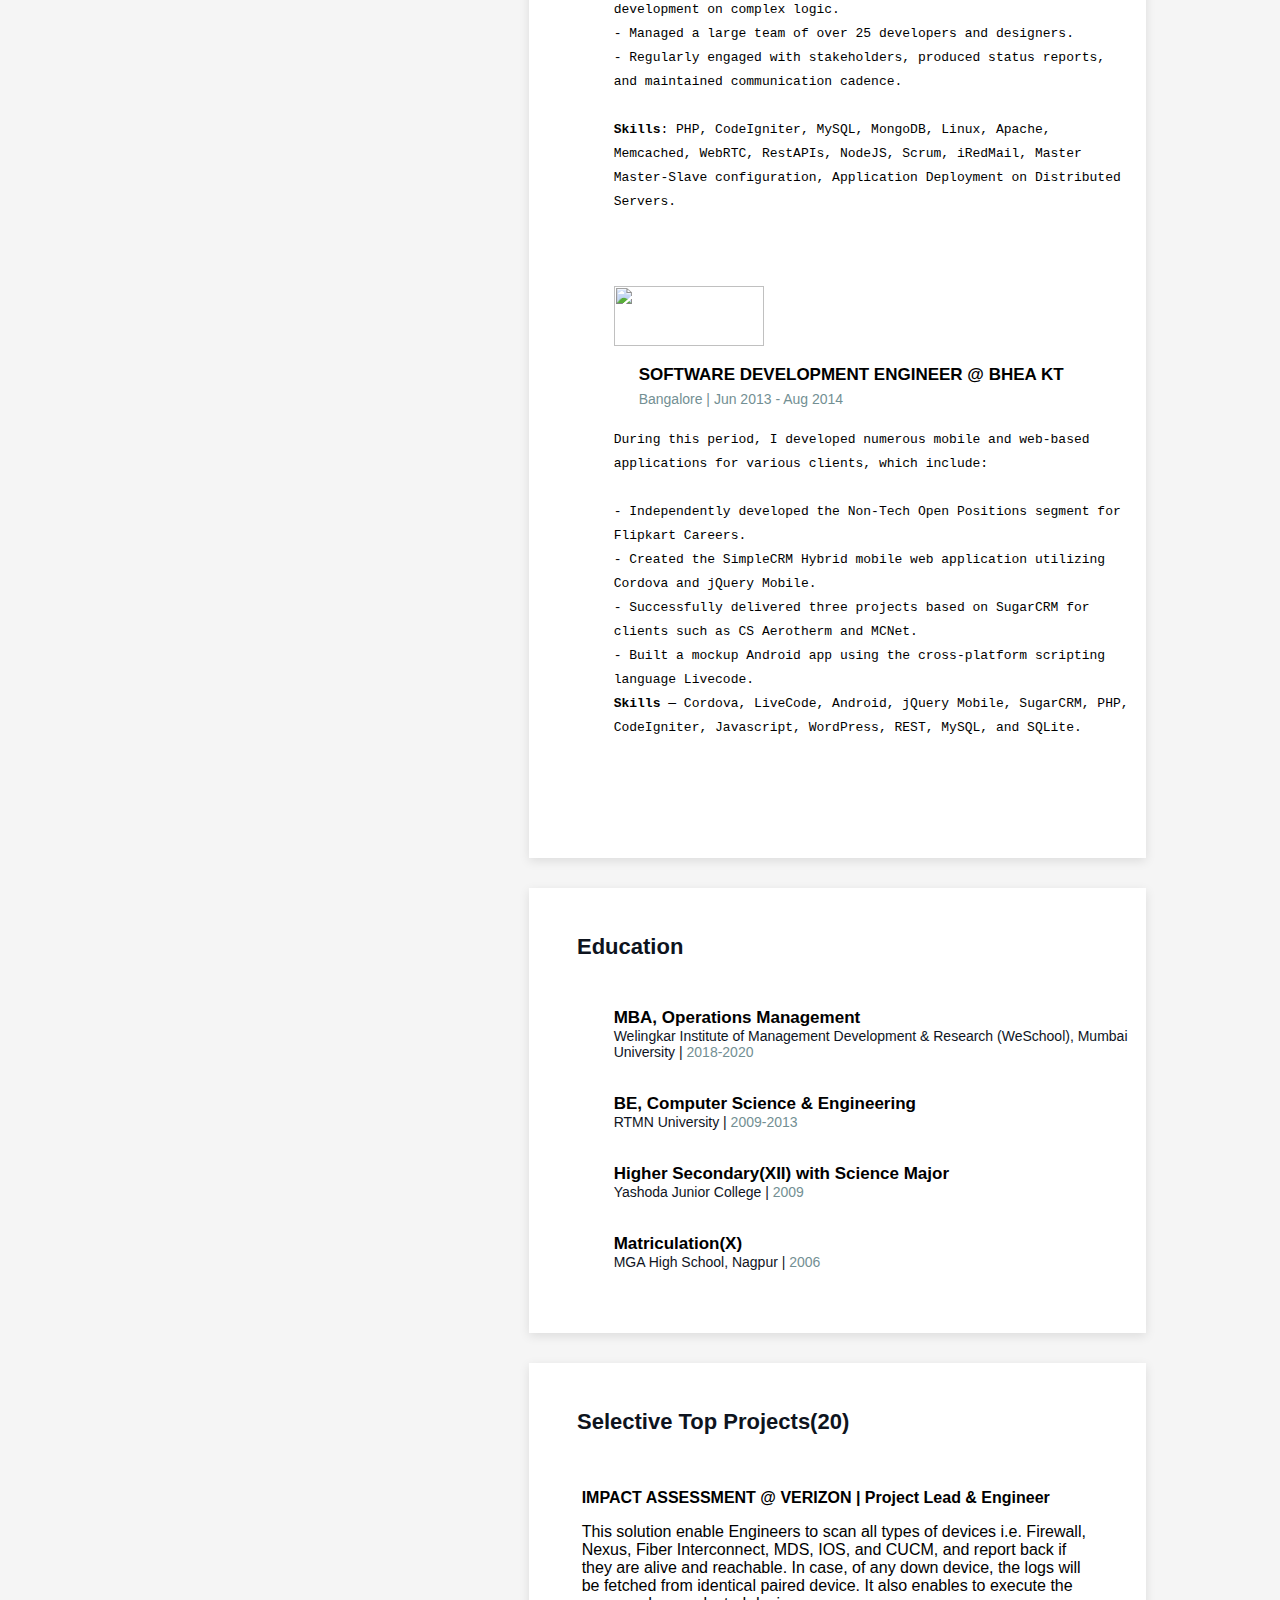
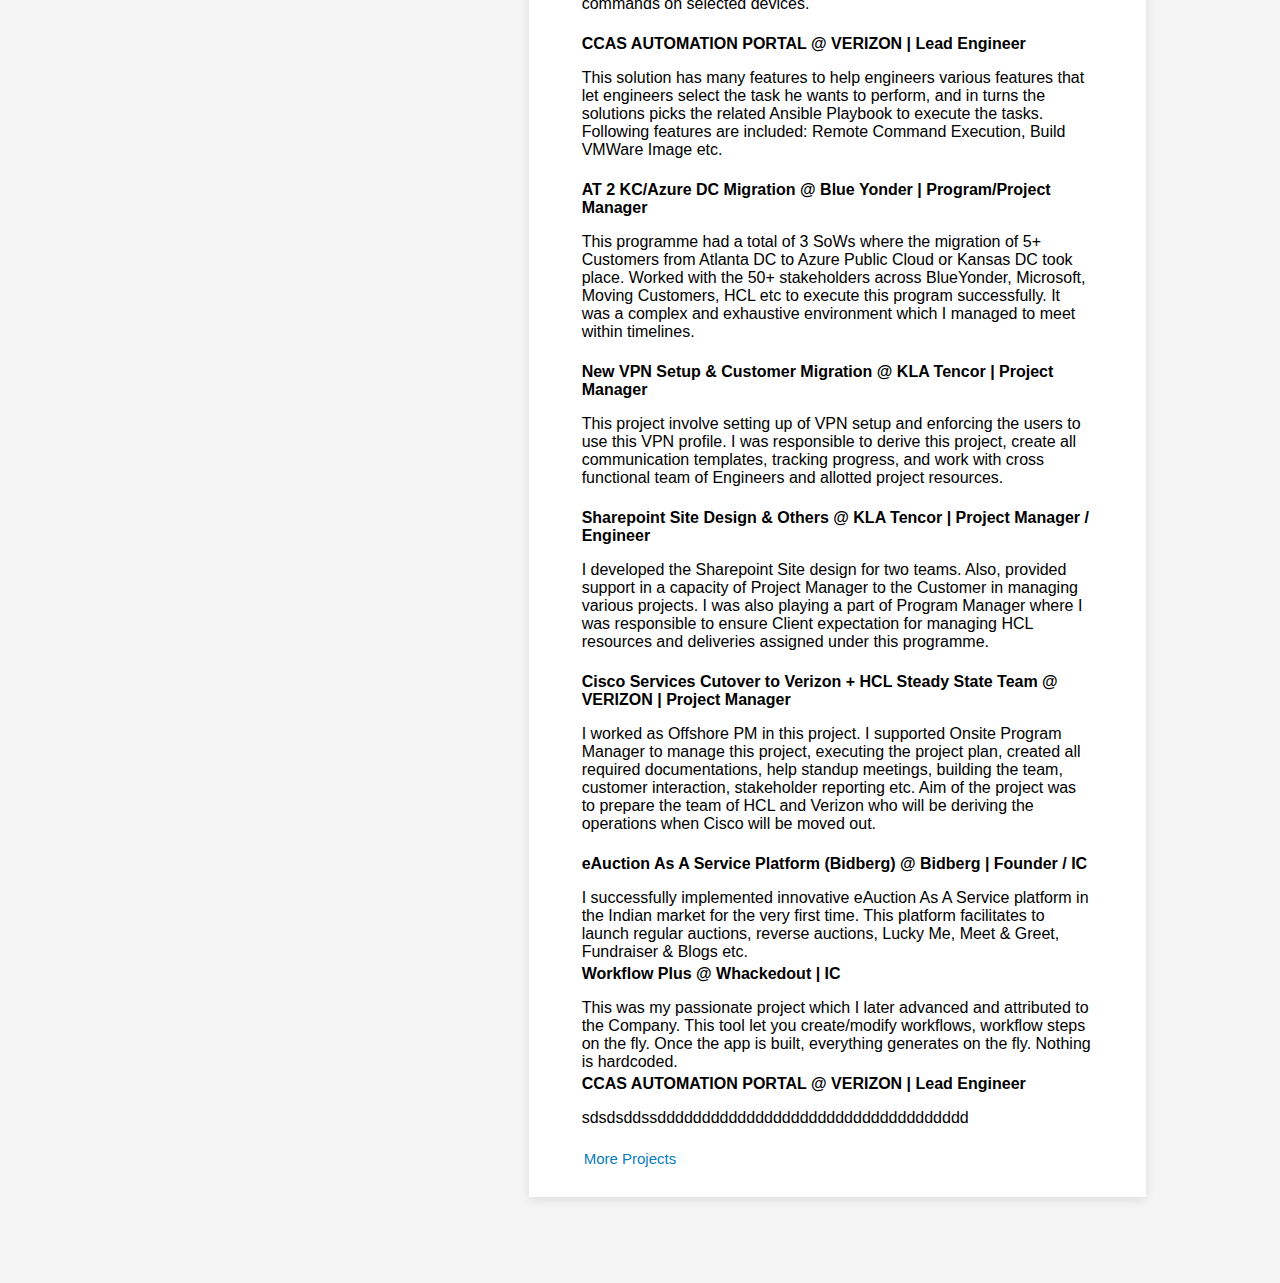
==== commit d64926d1: "Responsiveness & Design Improvement" ====
--- a/index.html
+++ b/index.html
@@ -10,7 +10,7 @@
 		<div id="container">
 			<div id="profile">
 				<div id="image">
-					<img id="profile-photo" src="img/md_danish.jpeg" alt="Profile-Image">
+					<img id="profile-photo" src="img/md_danish_dp.jpeg" alt="Profile-Image">
 					<a href="#">
 						<i class="fas fa-pen stroke-transparent"></i>
 					</a>
